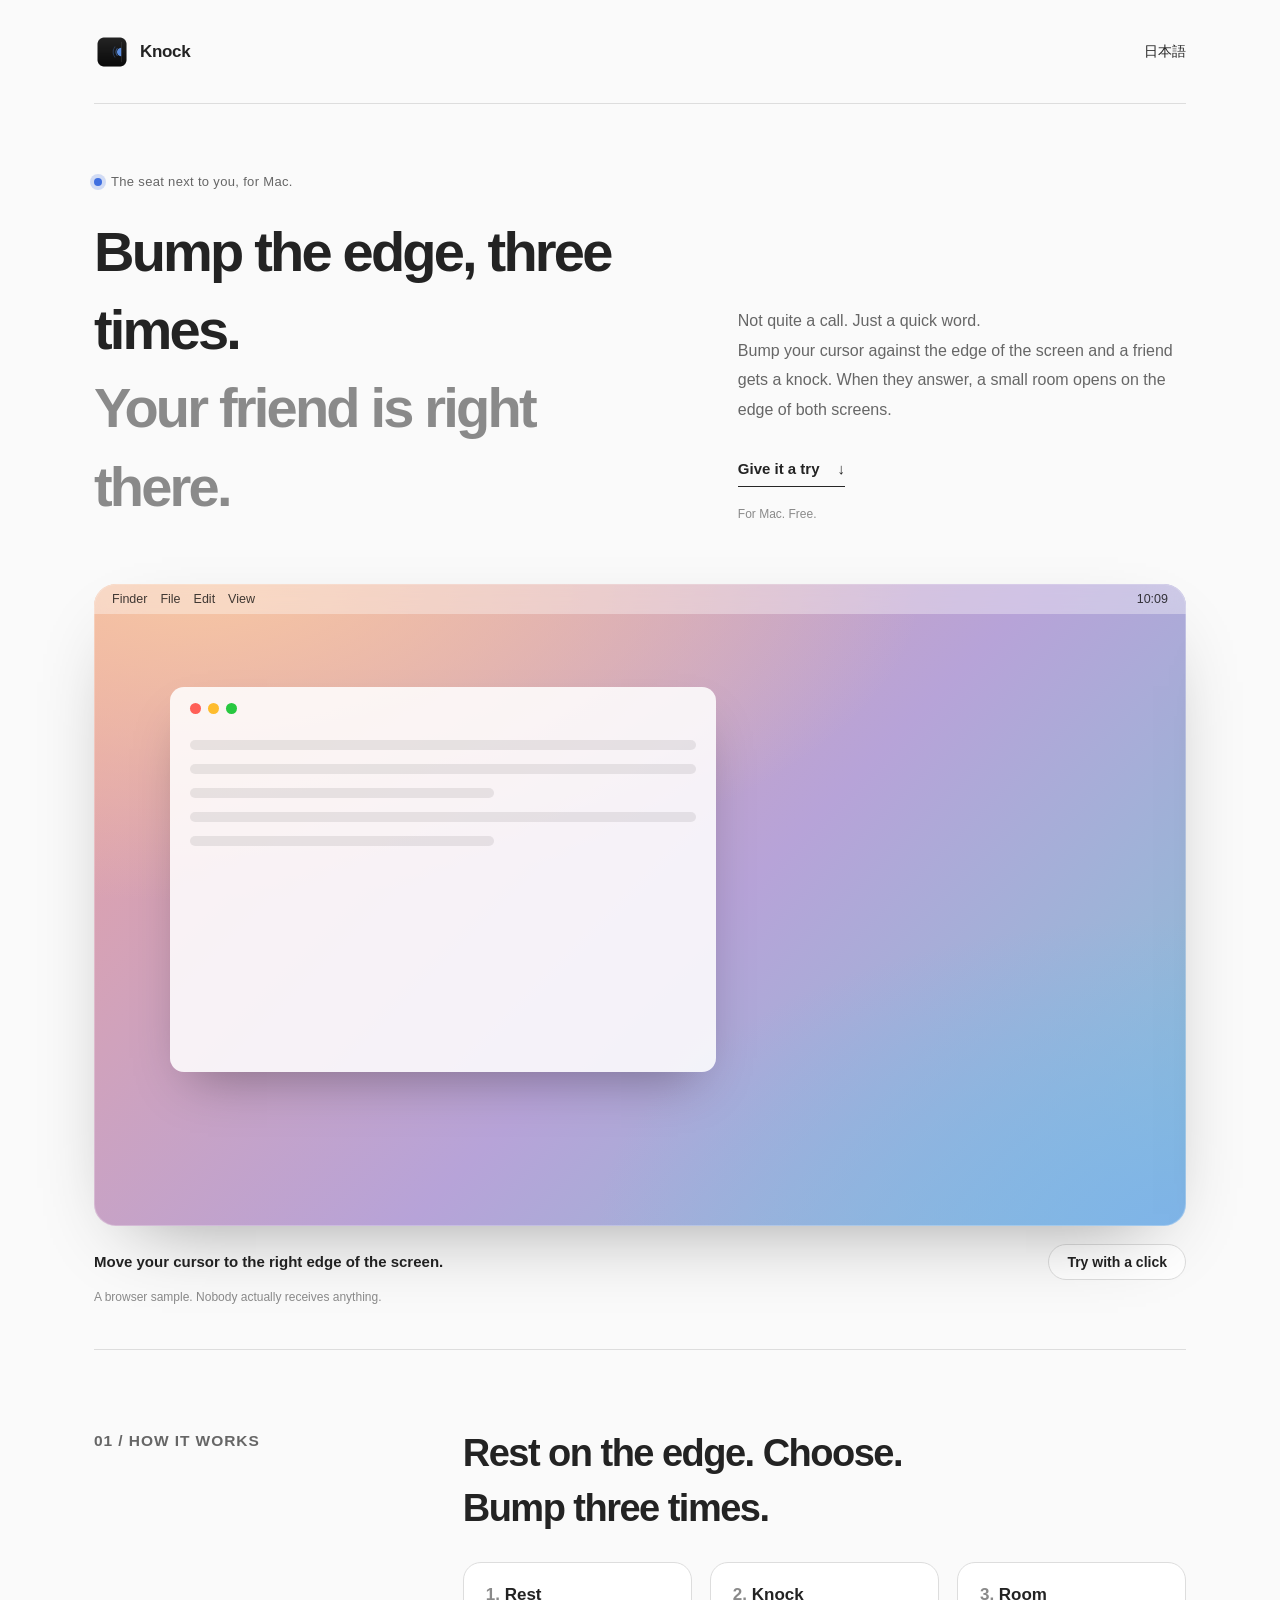
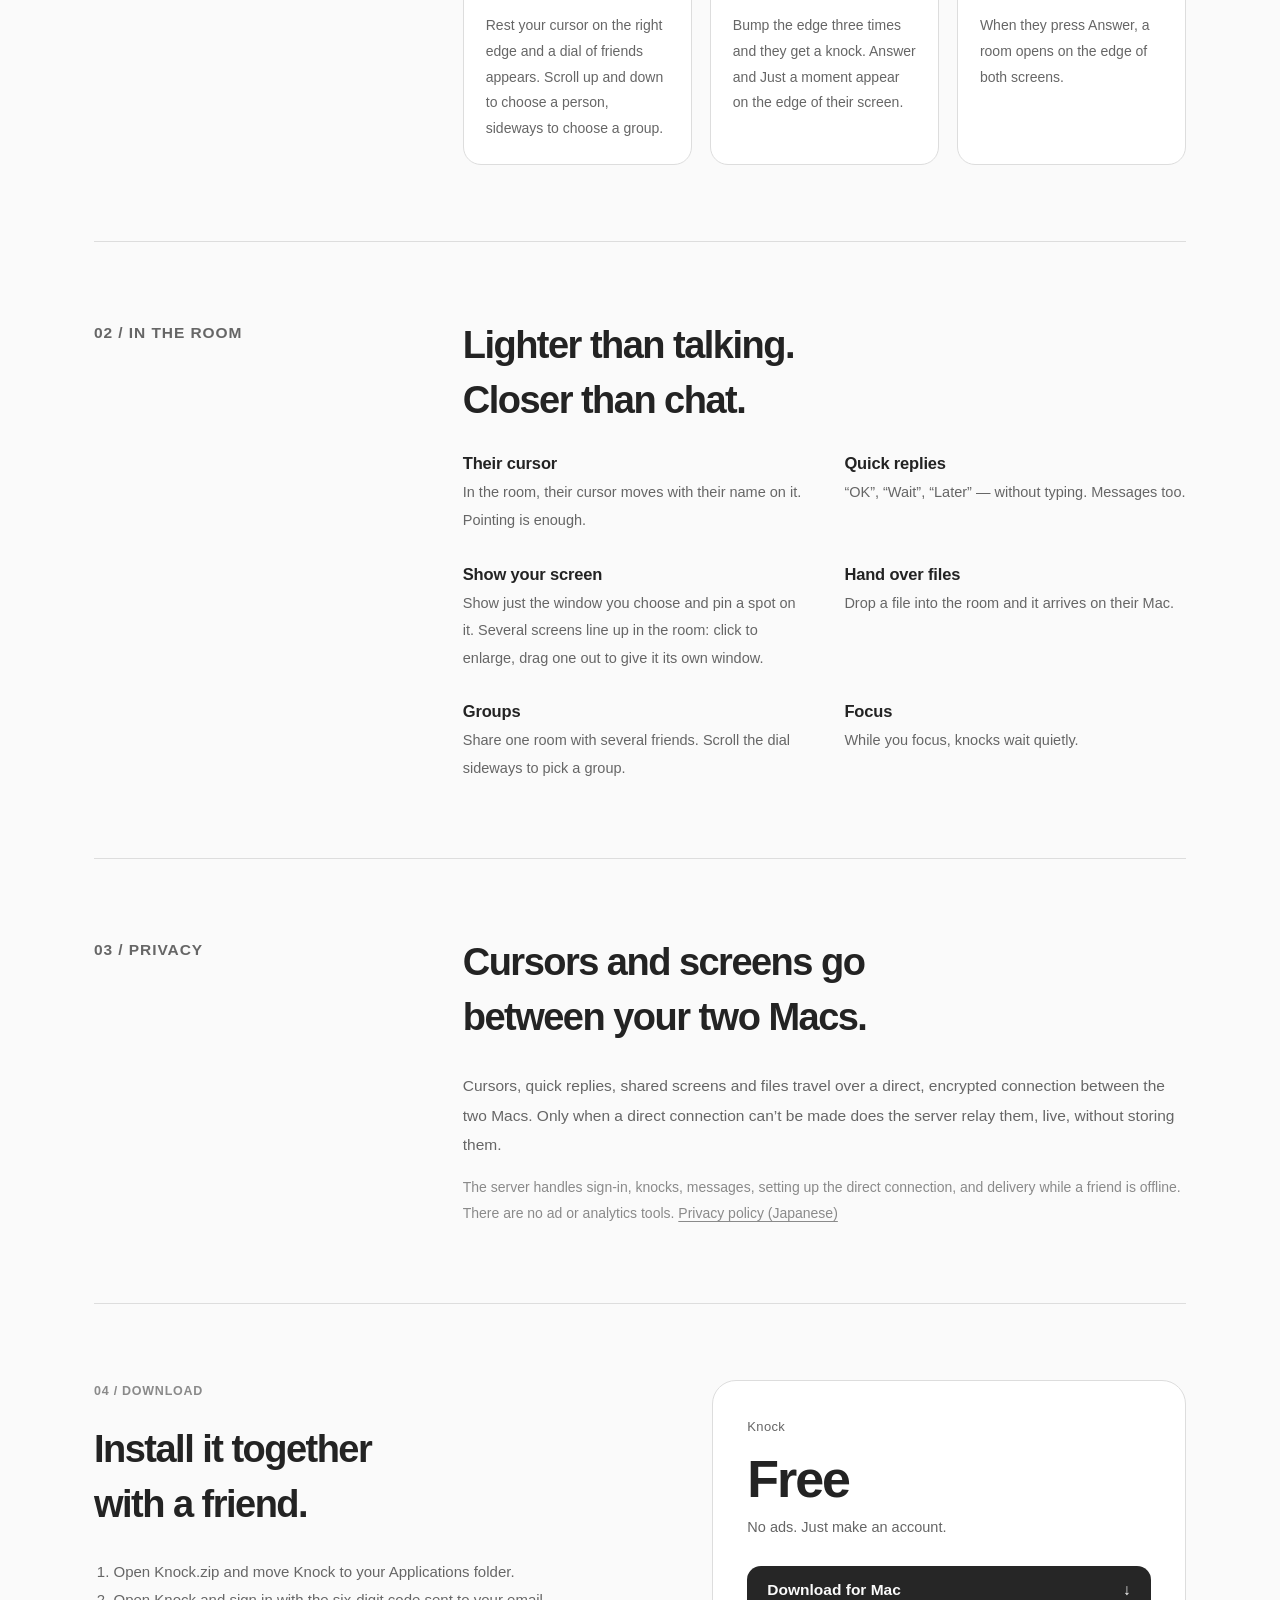
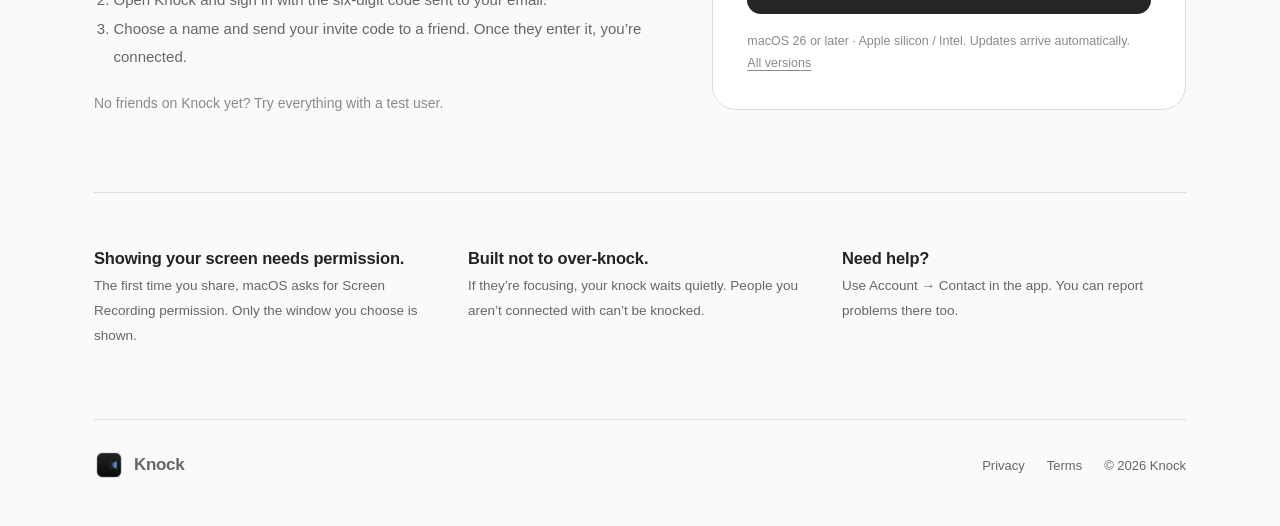
==== en/index.html @ 3b8ab0c7 "Top page in the shape of the NotchSwitcher site: a demo of the edge, numbered sections, Japanese and" ====
<!doctype html>
<html lang="en">
<head>
<meta charset="utf-8">
<meta name="viewport" content="width=device-width, initial-scale=1">
<title>Knock — A room for friends, on the edge of your screen.</title>
<meta name="description" content="Bump the edge of your screen three times and a friend gets a knock. When they answer, a small room opens on the edge of both screens. Free for Mac.">
<meta property="og:title" content="Knock">
<meta property="og:description" content="A room for friends, on the edge of your screen.">
<meta property="og:image" content="https://hikaru777.github.io/knock-site/icon.png">
<link rel="alternate" hreflang="ja" href="https://hikaru777.github.io/knock-site/">
<link rel="alternate" hreflang="en" href="https://hikaru777.github.io/knock-site/en/">
<link rel="icon" href="../icon.png">
<link rel="stylesheet" href="../home.css">
</head>
<body>
<main class="shell">
  <nav class="navigation">
    <a class="brand" href="./"><img src="../icon.png" width="36" height="36" alt="">Knock</a>
    <a href="../" hreflang="ja" lang="ja">日本語</a>
  </nav>

  <header class="hero">
    <div>
      <p class="label"><span class="dot"></span>The seat next to you, for Mac.</p>
      <h1>Bump the edge, three times.<br><span>Your friend is right there.</span></h1>
    </div>
    <div class="hero-aside">
      <p>Not quite a call. Just a quick word.<br>Bump your cursor against the edge of the screen and a friend gets a knock. When they answer, a small room opens on the edge of both screens.</p>
      <a class="try-link" href="#experience">Give it a try <span aria-hidden="true">↓</span></a>
      <p class="note">For Mac. Free.</p>
    </div>
  </header>

  <section id="experience" class="experience" aria-label="Interactive Knock demo">
    <div class="desk" id="desk" data-phase="idle">
      <div class="menubar" aria-hidden="true"><span>Finder　File　Edit　View</span><span>10:09</span></div>
      <div class="window" aria-hidden="true"><div class="lights"><i></i><i></i><i></i></div><div class="lines"><b></b><b></b><b class="short"></b><b></b><b class="short"></b></div></div>
      <div class="dial" id="dial" aria-hidden="true"></div>
      <div class="bumps" id="bumps" aria-hidden="true"><i></i><i></i><i></i></div>
      <div class="ripple" id="ripple" aria-hidden="true"></div>
      <aside class="room" id="room" aria-live="polite">
        <div class="room-head"><button class="room-close" id="roomClose" aria-label="Close">×</button><div><strong id="roomName"></strong><span>Connected</span></div><div class="avatar" id="roomAvatar"></div></div>
        <div class="room-floor" id="floor">
          <div class="tiles" id="tiles"></div>
          <div class="bubbles" id="bubbles"></div>
          <div class="cursor them" id="theirCursor"><svg viewBox="0 0 16 22" aria-hidden="true"><path d="M1 1v17l4.5-4.2 3 6.7 3-1.4-3-6.5H15z"/></svg><span id="theirLabel"></span></div>
        </div>
        <div class="room-foot"><div class="replies" id="replies"></div><button class="show" id="showMe">Ask to see their screen</button></div>
      </aside>
      <div class="edge" id="edge" aria-label="The right edge of the screen" role="button" tabindex="0"></div>
      <div class="lightbox" id="lightbox" hidden><div class="big" id="big"></div><p>Click outside or press Esc to go back</p></div>
    </div>
    <div class="toolbar">
      <p class="status" id="status" aria-live="polite">Move your cursor to the right edge of the screen.</p>
      <button class="fallback" id="fallback">Try with a click</button>
    </div>
    <p class="disclaimer">A browser sample. Nobody actually receives anything.</p>
    <script type="application/json" id="demoText">{"idle": "Move your cursor to the right edge of the screen.", "edge": "Scroll up or down on the edge to choose, then bump the edge three times (or click three times) to knock.", "knocking": "Knocking on {name}…", "room": "{name} answered. Send a quick reply, or ask to see their screen.", "closed": "Room closed. Try it again.", "connected": "Connected", "theirScreen": "{name}’s screen", "showMe": "Ask to see their screen", "back": "Click outside or press Esc to go back", "replies": ["OK", "Wait", "Later"], "answer": "Sure, showing you now", "theirReplies": ["Got it!", "Take your time", "Talk later, then"], "people": ["Haru", "Nagi", "Ao"], "tryClick": "Try with a click", "close": "Close"}</script>
  </section>

  <section class="about">
    <p class="number">01 / HOW IT WORKS</p>
    <div>
      <h2>Rest on the edge. Choose.<br>Bump three times.</h2>
      <ol class="flow">
        <li><strong>Rest</strong><span>Rest your cursor on the right edge and a dial of friends appears. Scroll up and down to choose a person, sideways to choose a group.</span></li>
        <li><strong>Knock</strong><span>Bump the edge three times and they get a knock. Answer and Just a moment appear on the edge of their screen.</span></li>
        <li><strong>Room</strong><span>When they press Answer, a room opens on the edge of both screens.</span></li>
      </ol>
    </div>
  </section>

  <section class="about">
    <p class="number">02 / IN THE ROOM</p>
    <div>
      <h2>Lighter than talking.<br>Closer than chat.</h2>
      <div class="features">
        <div><h3>Their cursor</h3><p>In the room, their cursor moves with their name on it. Pointing is enough.</p></div>
        <div><h3>Quick replies</h3><p>“OK”, “Wait”, “Later” — without typing. Messages too.</p></div>
        <div><h3>Show your screen</h3><p>Show just the window you choose and pin a spot on it. Several screens line up in the room: click to enlarge, drag one out to give it its own window.</p></div>
        <div><h3>Hand over files</h3><p>Drop a file into the room and it arrives on their Mac.</p></div>
        <div><h3>Groups</h3><p>Share one room with several friends. Scroll the dial sideways to pick a group.</p></div>
        <div><h3>Focus</h3><p>While you focus, knocks wait quietly.</p></div>
      </div>
    </div>
  </section>

  <section class="about">
    <p class="number">03 / PRIVACY</p>
    <div>
      <h2>Cursors and screens go<br>between your two Macs.</h2>
      <p>Cursors, quick replies, shared screens and files travel over a direct, encrypted connection between the two Macs. Only when a direct connection can’t be made does the server relay them, live, without storing them.</p>
      <p class="muted">The server handles sign-in, knocks, messages, setting up the direct connection, and delivery while a friend is offline. There are no ad or analytics tools. <a href="../privacy.html">Privacy policy (Japanese)</a></p>
    </div>
  </section>

  <section id="download" class="purchase">
    <div>
      <p class="number">04 / DOWNLOAD</p>
      <h2>Install it together<br>with a friend.</h2>
      <ol class="install">
        <li>Open Knock.zip and move Knock to your Applications folder.</li>
        <li>Open Knock and sign in with the six-digit code sent to your email.</li>
        <li>Choose a name and send your invite code to a friend. Once they enter it, you’re connected.</li>
      </ol>
      <p class="muted">No friends on Knock yet? Try everything with a test user.</p>
    </div>
    <div class="price-box">
      <p class="label">Knock</p>
      <p class="price">Free</p>
      <p>No ads. Just make an account.</p>
      <a class="download" href="https://github.com/hikaru777/knock-releases/releases/latest/download/Knock.zip">Download for Mac <span aria-hidden="true">↓</span></a>
      <p class="small">macOS 26 or later · Apple silicon / Intel. Updates arrive automatically.</p>
      <p class="small"><a href="https://github.com/hikaru777/knock-releases/releases">All versions</a></p>
    </div>
  </section>

  <section class="notes">
    <div><h3>Showing your screen needs permission.</h3><p>The first time you share, macOS asks for Screen Recording permission. Only the window you choose is shown.</p></div>
    <div><h3>Built not to over-knock.</h3><p>If they’re focusing, your knock waits quietly. People you aren’t connected with can’t be knocked.</p></div>
    <div><h3>Need help?</h3><p>Use Account → Contact in the app. You can report problems there too.</p></div>
  </section>

  <footer>
    <a class="brand" href="./"><img src="../icon.png" width="30" height="30" alt="">Knock</a>
    <div><a href="../privacy.html">Privacy</a><a href="../terms.html">Terms</a><span>© 2026 Knock</span></div>
  </footer>
</main>
<script src="../demo.js"></script>
</body>
</html>
---- home.css ----
:root {
  --bg: #fafafa;
  --fg: #232323;
  --muted: #666;
  --soft: #8a8a8a;
  --line: #dddddd;
  --card: #ffffff;
  --accent: #3f6fe0;
  --ink: #262626;
  --haru: #e0896f;
  --nagi: #5f9be0;
  --ao: #4fb08c;
  color-scheme: light;
}
@media (prefers-color-scheme: dark) {
  :root:not([data-theme="light"]) {
    --bg: #131314; --fg: #f2f2f2; --muted: #a6a6a6; --soft: #858585; --line: #2d2d30;
    --card: #1c1c1e; --accent: #6c93f0; --ink: #f2f2f2; color-scheme: dark;
  }
}
:root[data-theme="dark"] {
  --bg: #131314; --fg: #f2f2f2; --muted: #a6a6a6; --soft: #858585; --line: #2d2d30;
  --card: #1c1c1e; --accent: #6c93f0; --ink: #f2f2f2; color-scheme: dark;
}
* { box-sizing: border-box; }
html { scroll-behavior: smooth; scroll-padding-top: 30px; -webkit-text-size-adjust: 100%; }
body {
  margin: 0; background: var(--bg); color: var(--fg);
  font-family: -apple-system, BlinkMacSystemFont, "Hiragino Sans", "Hiragino Kaku Gothic ProN", "Noto Sans JP", sans-serif;
  -webkit-font-smoothing: antialiased;
}
a { color: inherit; text-decoration: none; }
p { line-height: 1.9; margin: 0; }
a:focus-visible, button:focus-visible, [tabindex]:focus-visible { outline: 2px solid var(--accent); outline-offset: 6px; }
button { font: inherit; color: inherit; cursor: pointer; touch-action: manipulation; }

.shell { max-width: 1180px; margin: auto; padding: 0 44px; }
.navigation { height: 104px; display: flex; justify-content: space-between; align-items: center; border-bottom: 1px solid var(--line); }
.brand { display: flex; align-items: center; gap: 10px; font-weight: 650; font-size: 17px; letter-spacing: -0.02em; }
.brand img { border-radius: 9px; }
.navigation > a:last-child { font-size: 14px; }

.hero { display: grid; grid-template-columns: 1.2fr 1fr; gap: 40px; align-items: end; padding: 66px 0 58px; }
.label { font-size: 13px; letter-spacing: 0.025em; color: var(--muted); display: flex; align-items: center; gap: 9px; }
.dot { width: 8px; height: 8px; border-radius: 50%; background: var(--accent); box-shadow: 0 0 0 4px color-mix(in srgb, var(--accent) 22%, transparent); }
.hero h1 { font-size: clamp(34px, 4.5vw, 56px); line-height: 1.4; letter-spacing: -0.05em; font-weight: 600; margin: 18px 0 0; }
.hero h1 span { color: var(--soft); }
.hero-aside { padding-left: 30px; }
.hero-aside > p:first-child { font-size: 16px; color: var(--muted); line-height: 1.85; }
.try-link { display: inline-flex; align-items: center; gap: 18px; margin-top: 24px; padding: 12px 0 9px; border-bottom: 1px solid var(--ink); font-size: 15px; font-weight: 600; }
.hero-aside .note { font-size: 12px; color: var(--soft); margin-top: 16px; }

/* The demo: a small Mac desktop with its right edge live. */
.experience { padding-bottom: 40px; }
.desk {
  position: relative; aspect-ratio: 16 / 9.4; border-radius: 22px; overflow: hidden; user-select: none;
  background:
    radial-gradient(120% 90% at 10% 0%, #f6c6a4 0%, transparent 55%),
    radial-gradient(90% 80% at 100% 100%, #7fb4e8 0%, transparent 60%),
    linear-gradient(135deg, #e9a1a0, #b7a3d8 55%, #86c3d8);
  box-shadow: 0 30px 80px -40px rgba(0, 0, 0, 0.45), inset 0 0 0 1px rgba(255, 255, 255, 0.25);
}
.menubar { position: absolute; inset: 0 0 auto 0; height: 30px; display: flex; justify-content: space-between; align-items: center; padding: 0 18px; font-size: 12.5px; color: rgba(0,0,0,0.75); background: rgba(255,255,255,0.35); backdrop-filter: blur(20px); }
.window { position: absolute; left: 7%; top: 16%; width: 50%; height: 60%; border-radius: 14px; background: rgba(255,255,255,0.86); box-shadow: 0 24px 50px -20px rgba(0,0,0,0.35); padding: 16px 20px; }
.lights { display: flex; gap: 7px; }
.lights i { width: 11px; height: 11px; border-radius: 50%; background: #ff5f57; }
.lights i:nth-child(2) { background: #febc2e; } .lights i:nth-child(3) { background: #28c840; }
.lines { margin-top: 26px; display: grid; gap: 14px; }
.lines b { display: block; height: 10px; border-radius: 5px; background: rgba(0,0,0,0.08); }
.lines b.short { width: 60%; }

.edge { position: absolute; right: 0; top: 30px; bottom: 0; width: 22px; cursor: e-resize; z-index: 6; }
.dial { position: absolute; right: -2px; top: 50%; width: 120px; height: 300px; transform: translate(170px, -50%); opacity: 0; transition: transform 0.35s cubic-bezier(.2,.9,.3,1), opacity 0.25s; pointer-events: none; z-index: 4; }
.desk[data-phase="edge"] .dial, .desk[data-phase="knocking"] .dial { transform: translate(0, -50%); opacity: 1; }
.dial::before { content: ""; position: absolute; right: -150px; top: 0; width: 300px; height: 300px; border-radius: 50%; background: rgba(20,20,24,0.55); backdrop-filter: blur(16px); box-shadow: inset 0 0 0 1px rgba(255,255,255,0.18); }
.person { position: absolute; right: 18px; width: 40px; height: 40px; margin-top: -20px; border-radius: 50%; display: grid; place-items: center; color: #fff; font-weight: 700; font-size: 15px; opacity: 0.55; transform: scale(0.8); transition: all 0.25s ease; box-shadow: 0 0 0 2px rgba(255,255,255,0.7); }
.person.on { opacity: 1; transform: scale(1.18); right: 26px; }
.person .name { position: absolute; right: 54px; white-space: nowrap; font-size: 13px; font-weight: 650; color: #fff; text-shadow: 0 1px 6px rgba(0,0,0,0.5); opacity: 0; transition: opacity 0.2s; }
.person.on .name { opacity: 1; }
.bumps { position: absolute; right: 30px; top: calc(50% + 120px); display: flex; gap: 6px; opacity: 0; transition: opacity 0.2s; z-index: 5; }
.desk[data-phase="edge"] .bumps { opacity: 1; }
.bumps i { width: 8px; height: 8px; border-radius: 50%; background: rgba(255,255,255,0.45); transition: background 0.15s, transform 0.15s; }
.bumps i.hit { background: #fff; transform: scale(1.3); }
.desk.shake .dial { animation: bump 0.18s ease; }
@keyframes bump { 50% { transform: translate(-7px, -50%); } }
.ripple { position: absolute; right: 0; top: 50%; width: 0; height: 0; z-index: 3; pointer-events: none; }
.desk[data-phase="knocking"] .ripple::before, .desk[data-phase="knocking"] .ripple::after { content: ""; position: absolute; left: -90px; top: -90px; width: 180px; height: 180px; border-radius: 50%; border: 2px solid rgba(255,255,255,0.9); animation: ring 1.1s ease-out infinite; }
.desk[data-phase="knocking"] .ripple::after { animation-delay: 0.45s; }
@keyframes ring { from { transform: scale(0.3); opacity: 1; } to { transform: scale(1.5); opacity: 0; } }

.room { position: absolute; right: 12px; top: 42px; bottom: 12px; width: min(40%, 380px); border-radius: 22px; background: rgba(24, 24, 28, 0.72); backdrop-filter: blur(26px) saturate(1.4); box-shadow: inset 0 0 0 1px rgba(255,255,255,0.14), 0 30px 60px -30px rgba(0,0,0,0.6); color: #fff; display: flex; flex-direction: column; transform: translateX(110%); transition: transform 0.45s cubic-bezier(.2,.9,.3,1); z-index: 7; }
.desk[data-phase="room"] .room { transform: none; }
.room-head { display: flex; align-items: center; gap: 12px; padding: 14px 14px 10px; }
.room-head > div:nth-child(2) { flex: 1; text-align: right; line-height: 1.25; }
.room-head strong { display: block; font-size: 22px; letter-spacing: -0.02em; }
.room-head span { font-size: 12px; color: rgba(255,255,255,0.65); }
.room-close { width: 26px; height: 26px; border-radius: 50%; border: 0; background: rgba(255,255,255,0.18); font-size: 17px; line-height: 1; }
.avatar { width: 40px; height: 40px; border-radius: 50%; display: grid; place-items: center; font-weight: 700; }
.room-floor { position: relative; flex: 1; margin: 4px 14px; overflow: hidden; }
.tiles { display: grid; grid-template-columns: 1fr; gap: 8px; }
.tile { aspect-ratio: 16 / 10; border-radius: 12px; overflow: hidden; position: relative; box-shadow: 0 0 0 1.5px var(--tile, #fff); cursor: zoom-in; animation: pop 0.35s ease; }
.tile em { position: absolute; left: 6px; bottom: 6px; font-style: normal; font-size: 11.5px; font-weight: 650; padding: 2px 8px; border-radius: 999px; background: rgba(0,0,0,0.55); }
@keyframes pop { from { transform: scale(0.92); opacity: 0; } }
.mini { width: 100%; height: 100%; background: #f4f5f8; display: grid; grid-template-columns: 22% 1fr; }
.mini .side { background: #e3e6ec; }
.mini .main { padding: 10% 8%; display: grid; gap: 8%; align-content: start; }
.mini .bar { height: 7px; border-radius: 4px; background: #2a2a2a; width: 55%; }
.mini .cards { display: grid; grid-template-columns: repeat(3, 1fr); gap: 6%; }
.mini .cards i { aspect-ratio: 4 / 3; border-radius: 4px; background: #c9d6f2; }
.mini .progress { height: 5px; border-radius: 3px; background: #dde2ea; overflow: hidden; }
.mini .progress b { display: block; height: 100%; width: 30%; background: var(--nagi); animation: progress 4s linear infinite; }
@keyframes progress { to { width: 95%; } }
.bubbles { position: absolute; left: 0; right: 0; bottom: 4px; display: flex; flex-direction: column; gap: 6px; }
.bubble { align-self: flex-end; max-width: 80%; padding: 6px 12px; border-radius: 14px; font-size: 13.5px; background: var(--accent); animation: pop 0.25s ease; }
.bubble.them { align-self: flex-start; background: rgba(255,255,255,0.18); }
.cursor { position: absolute; left: 30%; top: 55%; display: flex; align-items: flex-start; gap: 2px; pointer-events: none; transition: left 1.4s ease-in-out, top 1.4s ease-in-out; }
.cursor svg { width: 15px; height: 21px; fill: var(--haru); stroke: #fff; stroke-width: 1.3; }
.cursor span { margin-top: 15px; font-size: 11px; font-weight: 650; padding: 1px 7px; border-radius: 999px; background: var(--haru); }
.room-foot { display: flex; gap: 6px; flex-wrap: wrap; padding: 10px 14px 14px; }
.replies { display: flex; gap: 6px; }
.replies button, .show { border: 0; border-radius: 999px; padding: 6px 12px; font-size: 13px; background: rgba(255,255,255,0.16); color: #fff; }
.replies button:hover, .show:hover { background: rgba(255,255,255,0.28); }
.show { margin-left: auto; }
.show[disabled] { opacity: 0.4; cursor: default; }
.lightbox { position: absolute; inset: 0; z-index: 9; background: rgba(0,0,0,0.55); display: grid; place-items: center; align-content: center; gap: 12px; color: #fff; font-size: 13px; animation: fade 0.2s ease; }
.lightbox[hidden] { display: none; }
.big { width: 62%; aspect-ratio: 16 / 10; border-radius: 16px; overflow: hidden; box-shadow: 0 30px 60px rgba(0,0,0,0.5); }
@keyframes fade { from { opacity: 0; } }

.toolbar { display: flex; justify-content: space-between; align-items: center; gap: 20px; margin-top: 18px; }
.status { font-size: 15px; font-weight: 600; min-height: 1.9em; }
.fallback { flex: none; border: 1px solid var(--line); background: var(--card); border-radius: 999px; padding: 9px 18px; font-size: 14px; font-weight: 600; }
.disclaimer { font-size: 12px; color: var(--soft); margin-top: 6px; }

.about { display: grid; grid-template-columns: 1fr 2.2fr; gap: 40px; padding: 76px 0; border-top: 1px solid var(--line); }
.number { font-size: 12.5px; letter-spacing: 0.06em; color: var(--soft); font-weight: 600; }
h2 { font-size: clamp(26px, 3vw, 38px); line-height: 1.45; letter-spacing: -0.04em; font-weight: 600; margin: 0 0 26px; }
.about p { color: var(--muted); font-size: 15.5px; }
.about p + p { margin-top: 14px; }
.muted, .about p.muted { color: var(--soft); font-size: 14px; }
.muted a { text-decoration: underline; text-underline-offset: 3px; }
.flow { list-style: none; padding: 0; margin: 0; display: grid; grid-template-columns: repeat(3, 1fr); gap: 18px; counter-reset: step; }
.flow li { background: var(--card); border: 1px solid var(--line); border-radius: 18px; padding: 22px; counter-increment: step; }
.flow strong { display: block; font-size: 17px; margin-bottom: 8px; }
.flow strong::before { content: counter(step) ". "; color: var(--soft); }
.flow span { font-size: 14px; line-height: 1.85; color: var(--muted); }
.features { display: grid; grid-template-columns: repeat(2, 1fr); gap: 30px 40px; }
.features h3, .notes h3 { font-size: 16.5px; margin: 0 0 6px; letter-spacing: -0.01em; }
.features p { font-size: 14.5px; }

.purchase { display: grid; grid-template-columns: 1.2fr 1fr; gap: 50px; padding: 76px 0; border-top: 1px solid var(--line); align-items: start; }
.purchase h2 { margin-top: 18px; }
.install { padding-left: 1.3em; margin: 0 0 18px; color: var(--muted); font-size: 15px; line-height: 1.9; }
.price-box { background: var(--card); border: 1px solid var(--line); border-radius: 24px; padding: 34px; }
.price { font-size: 52px; font-weight: 650; letter-spacing: -0.04em; margin: 8px 0 4px; line-height: 1.2; }
.price-box > p:nth-of-type(3) { color: var(--muted); font-size: 14.5px; }
.download { display: flex; justify-content: space-between; align-items: center; margin: 24px 0 16px; padding: 15px 20px; border-radius: 14px; background: var(--ink); color: var(--bg); font-weight: 650; font-size: 15.5px; }
.download:hover { opacity: 0.88; }
.small { font-size: 12.5px; color: var(--soft); line-height: 1.8; }
.small a { text-decoration: underline; text-underline-offset: 3px; }

.notes { display: grid; grid-template-columns: repeat(3, 1fr); gap: 30px; padding: 56px 0 70px; border-top: 1px solid var(--line); }
.notes p { font-size: 13.5px; color: var(--muted); line-height: 1.85; }

footer { display: flex; justify-content: space-between; align-items: center; gap: 20px; padding: 30px 0 46px; border-top: 1px solid var(--line); font-size: 13px; color: var(--muted); }
footer > div { display: flex; gap: 22px; flex-wrap: wrap; }

@media (max-width: 860px) {
  .shell { padding: 0 16px; }
  .navigation { height: 72px; }
  .hero, .about, .purchase { grid-template-columns: 1fr; gap: 20px; }
  .hero { padding: 40px 0 34px; }
  .hero-aside { padding-left: 0; }
  .about, .purchase { padding: 52px 0; }
  .flow, .features, .notes { grid-template-columns: 1fr; }
  .desk { aspect-ratio: 3 / 4; border-radius: 18px; }
  .window { width: 70%; height: 40%; }
  .room { width: calc(100% - 24px); top: auto; height: 68%; }
  .edge { width: 40px; }
  .toolbar { flex-direction: column; align-items: stretch; }
  footer { flex-direction: column; align-items: flex-start; }
}
@media (prefers-reduced-motion: reduce) {
  *, *::before, *::after { animation-duration: 0.01ms !important; transition-duration: 0.01ms !important; }
  html { scroll-behavior: auto; }
}
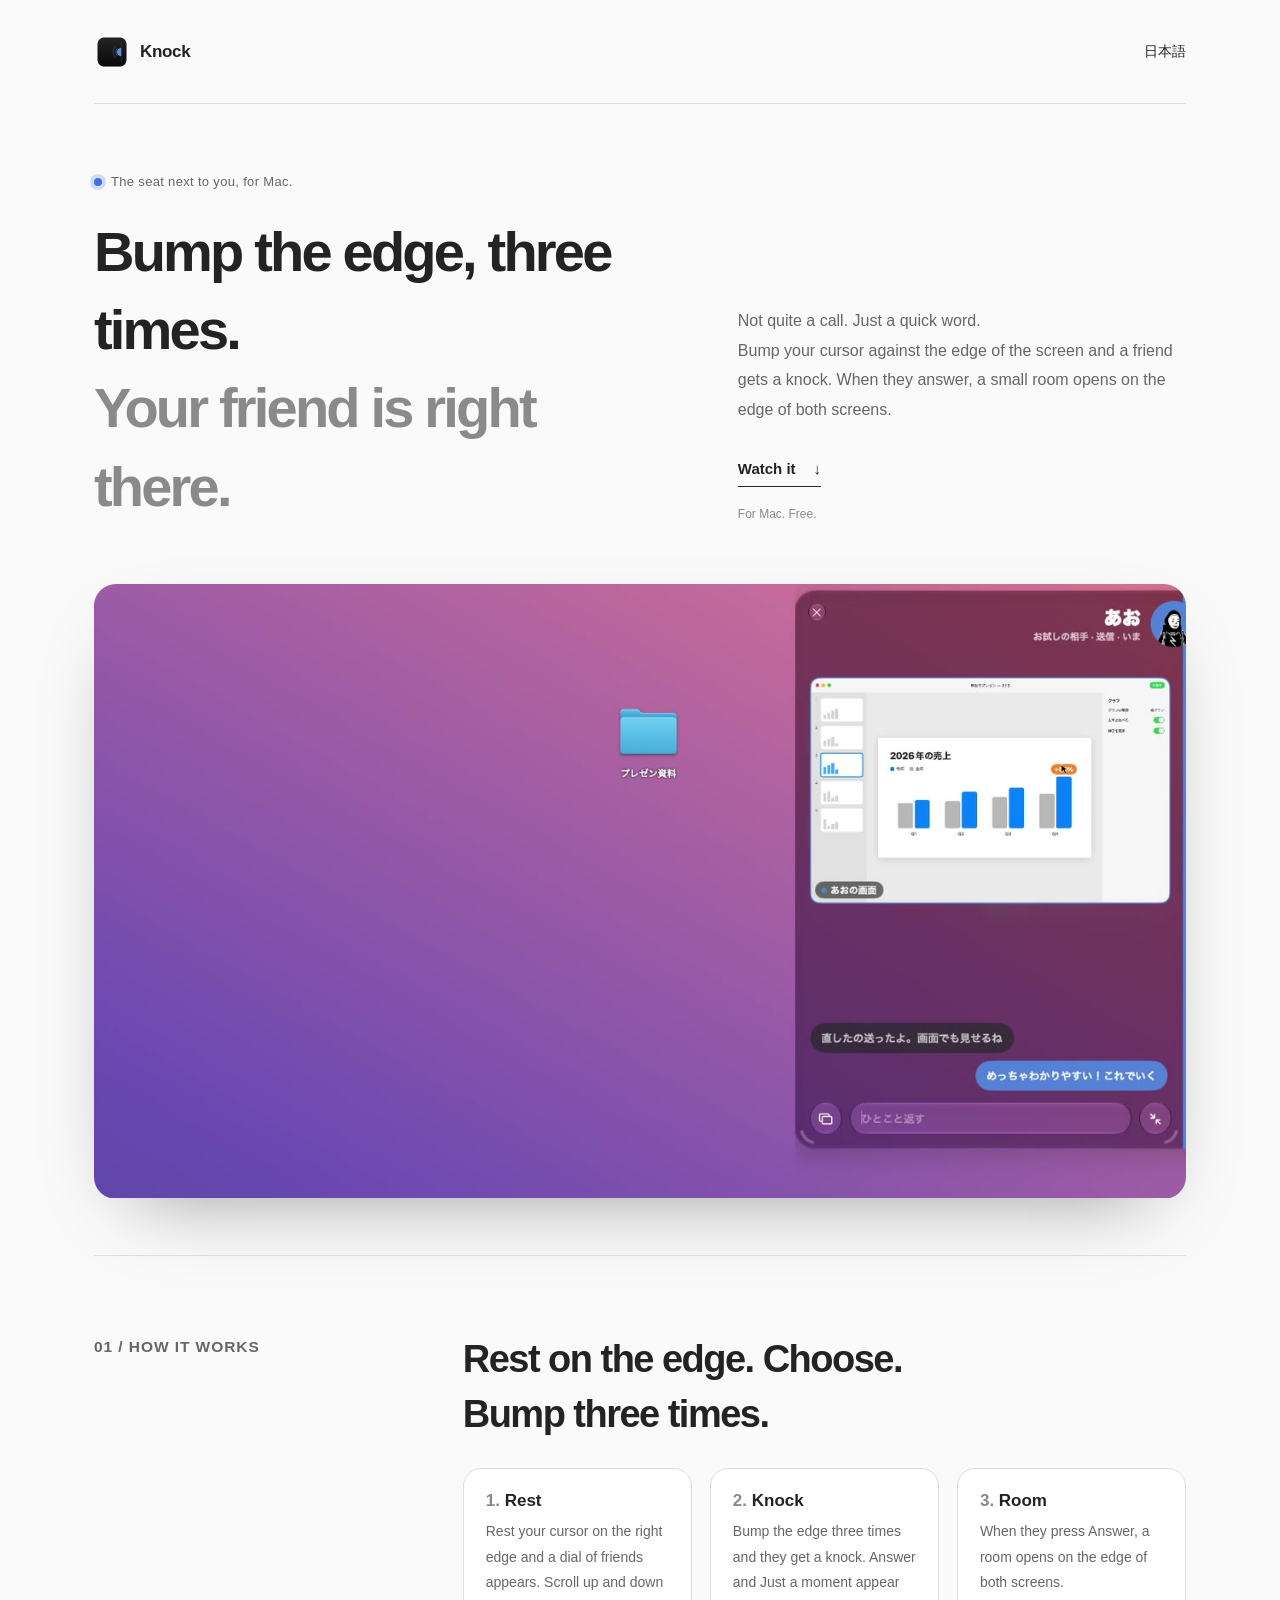
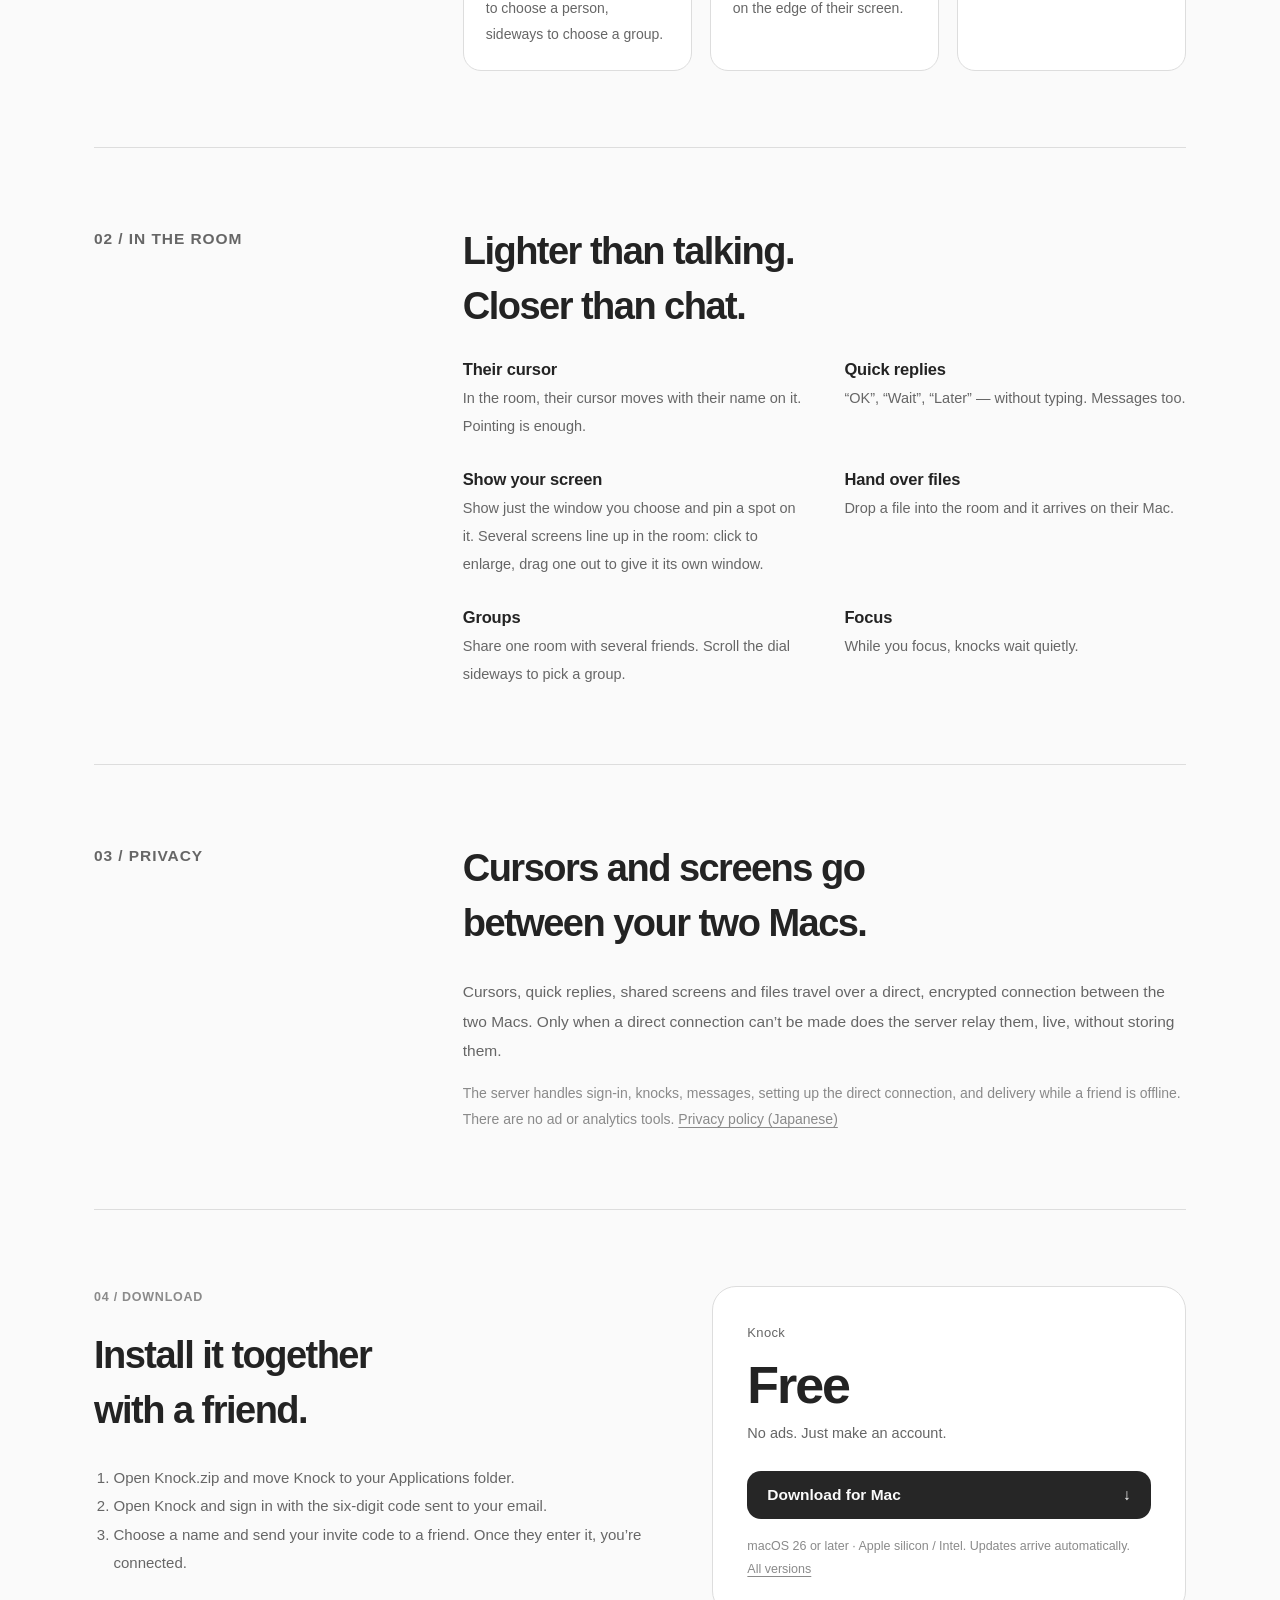
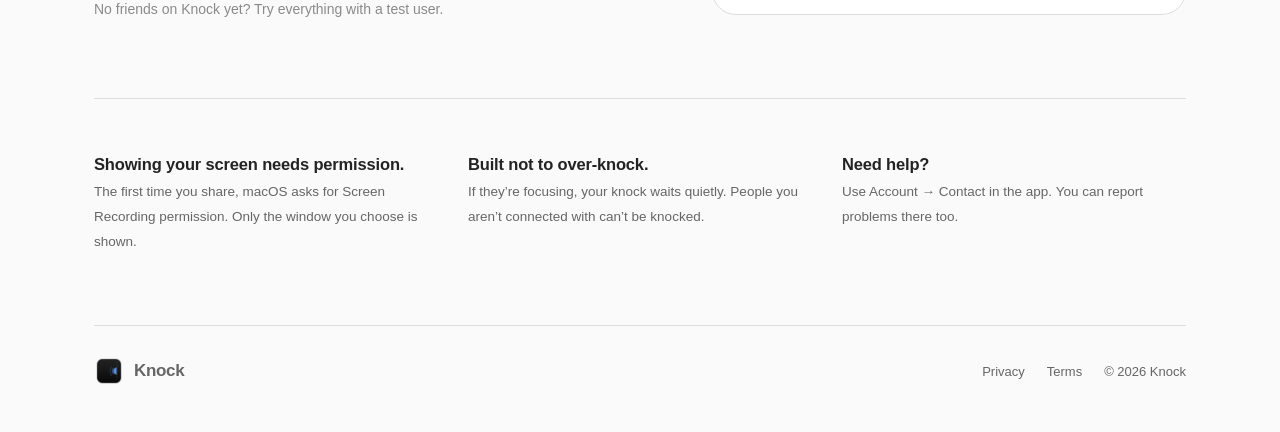
==== commit 908ed543: "The demo is a video of the real app: a test user, a folder handed over, their screen Co-Authored-By:" ====
--- a/en/index.html
+++ b/en/index.html
@@ -27,36 +27,13 @@
     </div>
     <div class="hero-aside">
       <p>Not quite a call. Just a quick word.<br>Bump your cursor against the edge of the screen and a friend gets a knock. When they answer, a small room opens on the edge of both screens.</p>
-      <a class="try-link" href="#experience">Give it a try <span aria-hidden="true">↓</span></a>
+      <a class="try-link" href="#experience">Watch it <span aria-hidden="true">↓</span></a>
       <p class="note">For Mac. Free.</p>
     </div>
   </header>
 
-  <section id="experience" class="experience" aria-label="Interactive Knock demo">
-    <div class="desk" id="desk" data-phase="idle">
-      <div class="menubar" aria-hidden="true"><span>Finder　File　Edit　View</span><span>10:09</span></div>
-      <div class="window" aria-hidden="true"><div class="lights"><i></i><i></i><i></i></div><div class="lines"><b></b><b></b><b class="short"></b><b></b><b class="short"></b></div></div>
-      <div class="dial" id="dial" aria-hidden="true"></div>
-      <div class="bumps" id="bumps" aria-hidden="true"><i></i><i></i><i></i></div>
-      <div class="ripple" id="ripple" aria-hidden="true"></div>
-      <aside class="room" id="room" aria-live="polite">
-        <div class="room-head"><button class="room-close" id="roomClose" aria-label="Close">×</button><div><strong id="roomName"></strong><span>Connected</span></div><div class="avatar" id="roomAvatar"></div></div>
-        <div class="room-floor" id="floor">
-          <div class="tiles" id="tiles"></div>
-          <div class="bubbles" id="bubbles"></div>
-          <div class="cursor them" id="theirCursor"><svg viewBox="0 0 16 22" aria-hidden="true"><path d="M1 1v17l4.5-4.2 3 6.7 3-1.4-3-6.5H15z"/></svg><span id="theirLabel"></span></div>
-        </div>
-        <div class="room-foot"><div class="replies" id="replies"></div><button class="show" id="showMe">Ask to see their screen</button></div>
-      </aside>
-      <div class="edge" id="edge" aria-label="The right edge of the screen" role="button" tabindex="0"></div>
-      <div class="lightbox" id="lightbox" hidden><div class="big" id="big"></div><p>Click outside or press Esc to go back</p></div>
-    </div>
-    <div class="toolbar">
-      <p class="status" id="status" aria-live="polite">Move your cursor to the right edge of the screen.</p>
-      <button class="fallback" id="fallback">Try with a click</button>
-    </div>
-    <p class="disclaimer">A browser sample. Nobody actually receives anything.</p>
-    <script type="application/json" id="demoText">{"idle": "Move your cursor to the right edge of the screen.", "edge": "Scroll up or down on the edge to choose, then bump the edge three times (or click three times) to knock.", "knocking": "Knocking on {name}…", "room": "{name} answered. Send a quick reply, or ask to see their screen.", "closed": "Room closed. Try it again.", "connected": "Connected", "theirScreen": "{name}’s screen", "showMe": "Ask to see their screen", "back": "Click outside or press Esc to go back", "replies": ["OK", "Wait", "Later"], "answer": "Sure, showing you now", "theirReplies": ["Got it!", "Take your time", "Talk later, then"], "people": ["Haru", "Nagi", "Ao"], "tryClick": "Try with a click", "close": "Close"}</script>
+  <section id="experience" class="experience" aria-label="Knock in action">
+    <video class="reel" src="../media/knock.mp4" poster="../media/knock-poster.jpg" autoplay muted loop playsinline preload="metadata"></video>
   </section>
 
   <section class="about">
@@ -127,6 +104,5 @@
     <div><a href="../privacy.html">Privacy</a><a href="../terms.html">Terms</a><span>© 2026 Knock</span></div>
   </footer>
 </main>
-<script src="../demo.js"></script>
 </body>
 </html>
--- a/home.css
+++ b/home.css
@@ -50,87 +50,8 @@
 .try-link { display: inline-flex; align-items: center; gap: 18px; margin-top: 24px; padding: 12px 0 9px; border-bottom: 1px solid var(--ink); font-size: 15px; font-weight: 600; }
 .hero-aside .note { font-size: 12px; color: var(--soft); margin-top: 16px; }
 
-/* The demo: a small Mac desktop with its right edge live. */
-.experience { padding-bottom: 40px; }
-.desk {
-  position: relative; aspect-ratio: 16 / 9.4; border-radius: 22px; overflow: hidden; user-select: none;
-  background:
-    radial-gradient(120% 90% at 10% 0%, #f6c6a4 0%, transparent 55%),
-    radial-gradient(90% 80% at 100% 100%, #7fb4e8 0%, transparent 60%),
-    linear-gradient(135deg, #e9a1a0, #b7a3d8 55%, #86c3d8);
-  box-shadow: 0 30px 80px -40px rgba(0, 0, 0, 0.45), inset 0 0 0 1px rgba(255, 255, 255, 0.25);
-}
-.menubar { position: absolute; inset: 0 0 auto 0; height: 30px; display: flex; justify-content: space-between; align-items: center; padding: 0 18px; font-size: 12.5px; color: rgba(0,0,0,0.75); background: rgba(255,255,255,0.35); backdrop-filter: blur(20px); }
-.window { position: absolute; left: 7%; top: 16%; width: 50%; height: 60%; border-radius: 14px; background: rgba(255,255,255,0.86); box-shadow: 0 24px 50px -20px rgba(0,0,0,0.35); padding: 16px 20px; }
-.lights { display: flex; gap: 7px; }
-.lights i { width: 11px; height: 11px; border-radius: 50%; background: #ff5f57; }
-.lights i:nth-child(2) { background: #febc2e; } .lights i:nth-child(3) { background: #28c840; }
-.lines { margin-top: 26px; display: grid; gap: 14px; }
-.lines b { display: block; height: 10px; border-radius: 5px; background: rgba(0,0,0,0.08); }
-.lines b.short { width: 60%; }
-
-.edge { position: absolute; right: 0; top: 30px; bottom: 0; width: 22px; cursor: e-resize; z-index: 6; }
-.dial { position: absolute; right: -2px; top: 50%; width: 120px; height: 300px; transform: translate(170px, -50%); opacity: 0; transition: transform 0.35s cubic-bezier(.2,.9,.3,1), opacity 0.25s; pointer-events: none; z-index: 4; }
-.desk[data-phase="edge"] .dial, .desk[data-phase="knocking"] .dial { transform: translate(0, -50%); opacity: 1; }
-.dial::before { content: ""; position: absolute; right: -150px; top: 0; width: 300px; height: 300px; border-radius: 50%; background: rgba(20,20,24,0.55); backdrop-filter: blur(16px); box-shadow: inset 0 0 0 1px rgba(255,255,255,0.18); }
-.person { position: absolute; right: 18px; width: 40px; height: 40px; margin-top: -20px; border-radius: 50%; display: grid; place-items: center; color: #fff; font-weight: 700; font-size: 15px; opacity: 0.55; transform: scale(0.8); transition: all 0.25s ease; box-shadow: 0 0 0 2px rgba(255,255,255,0.7); }
-.person.on { opacity: 1; transform: scale(1.18); right: 26px; }
-.person .name { position: absolute; right: 54px; white-space: nowrap; font-size: 13px; font-weight: 650; color: #fff; text-shadow: 0 1px 6px rgba(0,0,0,0.5); opacity: 0; transition: opacity 0.2s; }
-.person.on .name { opacity: 1; }
-.bumps { position: absolute; right: 30px; top: calc(50% + 120px); display: flex; gap: 6px; opacity: 0; transition: opacity 0.2s; z-index: 5; }
-.desk[data-phase="edge"] .bumps { opacity: 1; }
-.bumps i { width: 8px; height: 8px; border-radius: 50%; background: rgba(255,255,255,0.45); transition: background 0.15s, transform 0.15s; }
-.bumps i.hit { background: #fff; transform: scale(1.3); }
-.desk.shake .dial { animation: bump 0.18s ease; }
-@keyframes bump { 50% { transform: translate(-7px, -50%); } }
-.ripple { position: absolute; right: 0; top: 50%; width: 0; height: 0; z-index: 3; pointer-events: none; }
-.desk[data-phase="knocking"] .ripple::before, .desk[data-phase="knocking"] .ripple::after { content: ""; position: absolute; left: -90px; top: -90px; width: 180px; height: 180px; border-radius: 50%; border: 2px solid rgba(255,255,255,0.9); animation: ring 1.1s ease-out infinite; }
-.desk[data-phase="knocking"] .ripple::after { animation-delay: 0.45s; }
-@keyframes ring { from { transform: scale(0.3); opacity: 1; } to { transform: scale(1.5); opacity: 0; } }
-
-.room { position: absolute; right: 12px; top: 42px; bottom: 12px; width: min(40%, 380px); border-radius: 22px; background: rgba(24, 24, 28, 0.72); backdrop-filter: blur(26px) saturate(1.4); box-shadow: inset 0 0 0 1px rgba(255,255,255,0.14), 0 30px 60px -30px rgba(0,0,0,0.6); color: #fff; display: flex; flex-direction: column; transform: translateX(110%); transition: transform 0.45s cubic-bezier(.2,.9,.3,1); z-index: 7; }
-.desk[data-phase="room"] .room { transform: none; }
-.room-head { display: flex; align-items: center; gap: 12px; padding: 14px 14px 10px; }
-.room-head > div:nth-child(2) { flex: 1; text-align: right; line-height: 1.25; }
-.room-head strong { display: block; font-size: 22px; letter-spacing: -0.02em; }
-.room-head span { font-size: 12px; color: rgba(255,255,255,0.65); }
-.room-close { width: 26px; height: 26px; border-radius: 50%; border: 0; background: rgba(255,255,255,0.18); font-size: 17px; line-height: 1; }
-.avatar { width: 40px; height: 40px; border-radius: 50%; display: grid; place-items: center; font-weight: 700; }
-.room-floor { position: relative; flex: 1; margin: 4px 14px; overflow: hidden; }
-.tiles { display: grid; grid-template-columns: 1fr; gap: 8px; }
-.tile { aspect-ratio: 16 / 10; border-radius: 12px; overflow: hidden; position: relative; box-shadow: 0 0 0 1.5px var(--tile, #fff); cursor: zoom-in; animation: pop 0.35s ease; }
-.tile em { position: absolute; left: 6px; bottom: 6px; font-style: normal; font-size: 11.5px; font-weight: 650; padding: 2px 8px; border-radius: 999px; background: rgba(0,0,0,0.55); }
-@keyframes pop { from { transform: scale(0.92); opacity: 0; } }
-.mini { width: 100%; height: 100%; background: #f4f5f8; display: grid; grid-template-columns: 22% 1fr; }
-.mini .side { background: #e3e6ec; }
-.mini .main { padding: 10% 8%; display: grid; gap: 8%; align-content: start; }
-.mini .bar { height: 7px; border-radius: 4px; background: #2a2a2a; width: 55%; }
-.mini .cards { display: grid; grid-template-columns: repeat(3, 1fr); gap: 6%; }
-.mini .cards i { aspect-ratio: 4 / 3; border-radius: 4px; background: #c9d6f2; }
-.mini .progress { height: 5px; border-radius: 3px; background: #dde2ea; overflow: hidden; }
-.mini .progress b { display: block; height: 100%; width: 30%; background: var(--nagi); animation: progress 4s linear infinite; }
-@keyframes progress { to { width: 95%; } }
-.bubbles { position: absolute; left: 0; right: 0; bottom: 4px; display: flex; flex-direction: column; gap: 6px; }
-.bubble { align-self: flex-end; max-width: 80%; padding: 6px 12px; border-radius: 14px; font-size: 13.5px; background: var(--accent); animation: pop 0.25s ease; }
-.bubble.them { align-self: flex-start; background: rgba(255,255,255,0.18); }
-.cursor { position: absolute; left: 30%; top: 55%; display: flex; align-items: flex-start; gap: 2px; pointer-events: none; transition: left 1.4s ease-in-out, top 1.4s ease-in-out; }
-.cursor svg { width: 15px; height: 21px; fill: var(--haru); stroke: #fff; stroke-width: 1.3; }
-.cursor span { margin-top: 15px; font-size: 11px; font-weight: 650; padding: 1px 7px; border-radius: 999px; background: var(--haru); }
-.room-foot { display: flex; gap: 6px; flex-wrap: wrap; padding: 10px 14px 14px; }
-.replies { display: flex; gap: 6px; }
-.replies button, .show { border: 0; border-radius: 999px; padding: 6px 12px; font-size: 13px; background: rgba(255,255,255,0.16); color: #fff; }
-.replies button:hover, .show:hover { background: rgba(255,255,255,0.28); }
-.show { margin-left: auto; }
-.show[disabled] { opacity: 0.4; cursor: default; }
-.lightbox { position: absolute; inset: 0; z-index: 9; background: rgba(0,0,0,0.55); display: grid; place-items: center; align-content: center; gap: 12px; color: #fff; font-size: 13px; animation: fade 0.2s ease; }
-.lightbox[hidden] { display: none; }
-.big { width: 62%; aspect-ratio: 16 / 10; border-radius: 16px; overflow: hidden; box-shadow: 0 30px 60px rgba(0,0,0,0.5); }
-@keyframes fade { from { opacity: 0; } }
-
-.toolbar { display: flex; justify-content: space-between; align-items: center; gap: 20px; margin-top: 18px; }
-.status { font-size: 15px; font-weight: 600; min-height: 1.9em; }
-.fallback { flex: none; border: 1px solid var(--line); background: var(--card); border-radius: 999px; padding: 9px 18px; font-size: 14px; font-weight: 600; }
-.disclaimer { font-size: 12px; color: var(--soft); margin-top: 6px; }
+.experience { padding-bottom: 56px; }
+.reel { display: block; width: 100%; aspect-ratio: 16 / 9; border-radius: 22px; background: #1c1c1e; object-fit: cover; box-shadow: 0 30px 80px -40px rgba(0, 0, 0, 0.45); }
 
 .about { display: grid; grid-template-columns: 1fr 2.2fr; gap: 40px; padding: 76px 0; border-top: 1px solid var(--line); }
 .number { font-size: 12.5px; letter-spacing: 0.06em; color: var(--soft); font-weight: 600; }
@@ -168,16 +89,12 @@
 @media (max-width: 860px) {
   .shell { padding: 0 16px; }
   .navigation { height: 72px; }
+  .reel { border-radius: 16px; }
   .hero, .about, .purchase { grid-template-columns: 1fr; gap: 20px; }
   .hero { padding: 40px 0 34px; }
   .hero-aside { padding-left: 0; }
   .about, .purchase { padding: 52px 0; }
   .flow, .features, .notes { grid-template-columns: 1fr; }
-  .desk { aspect-ratio: 3 / 4; border-radius: 18px; }
-  .window { width: 70%; height: 40%; }
-  .room { width: calc(100% - 24px); top: auto; height: 68%; }
-  .edge { width: 40px; }
-  .toolbar { flex-direction: column; align-items: stretch; }
   footer { flex-direction: column; align-items: flex-start; }
 }
 @media (prefers-reduced-motion: reduce) {
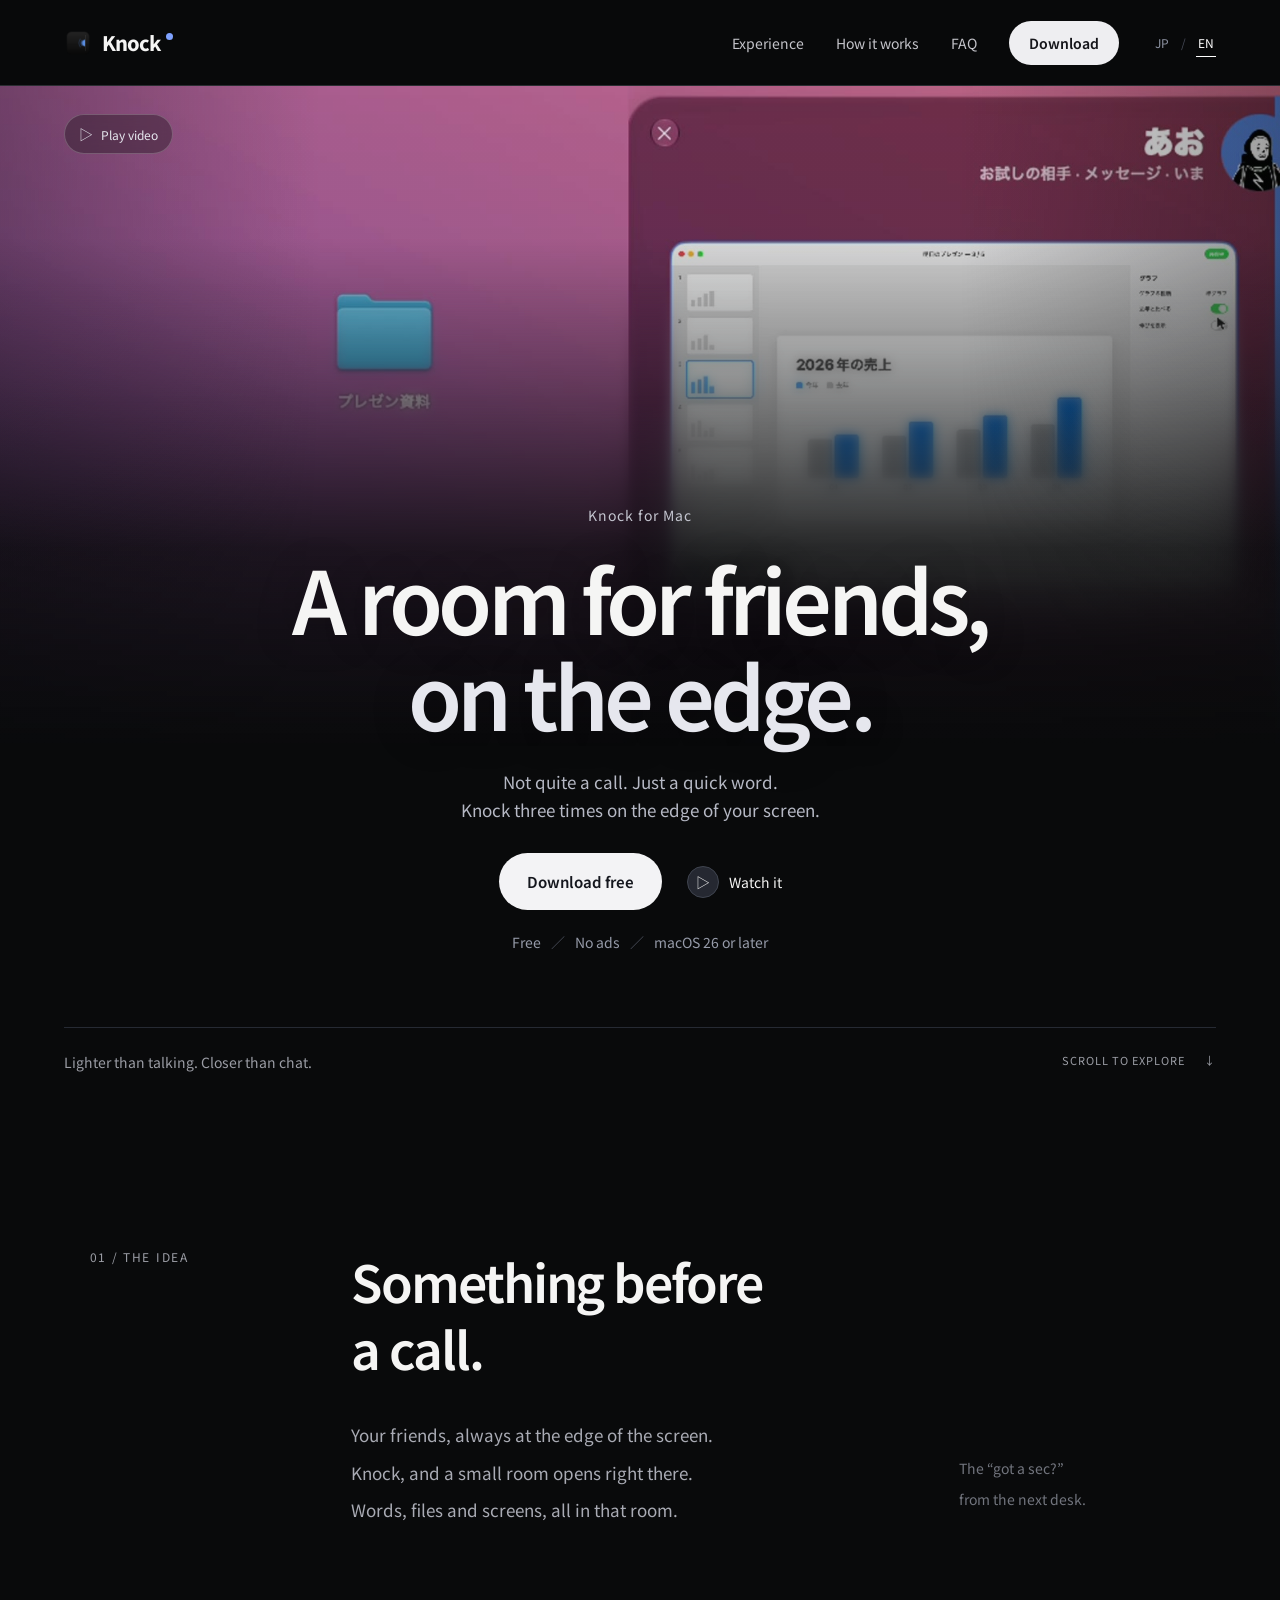
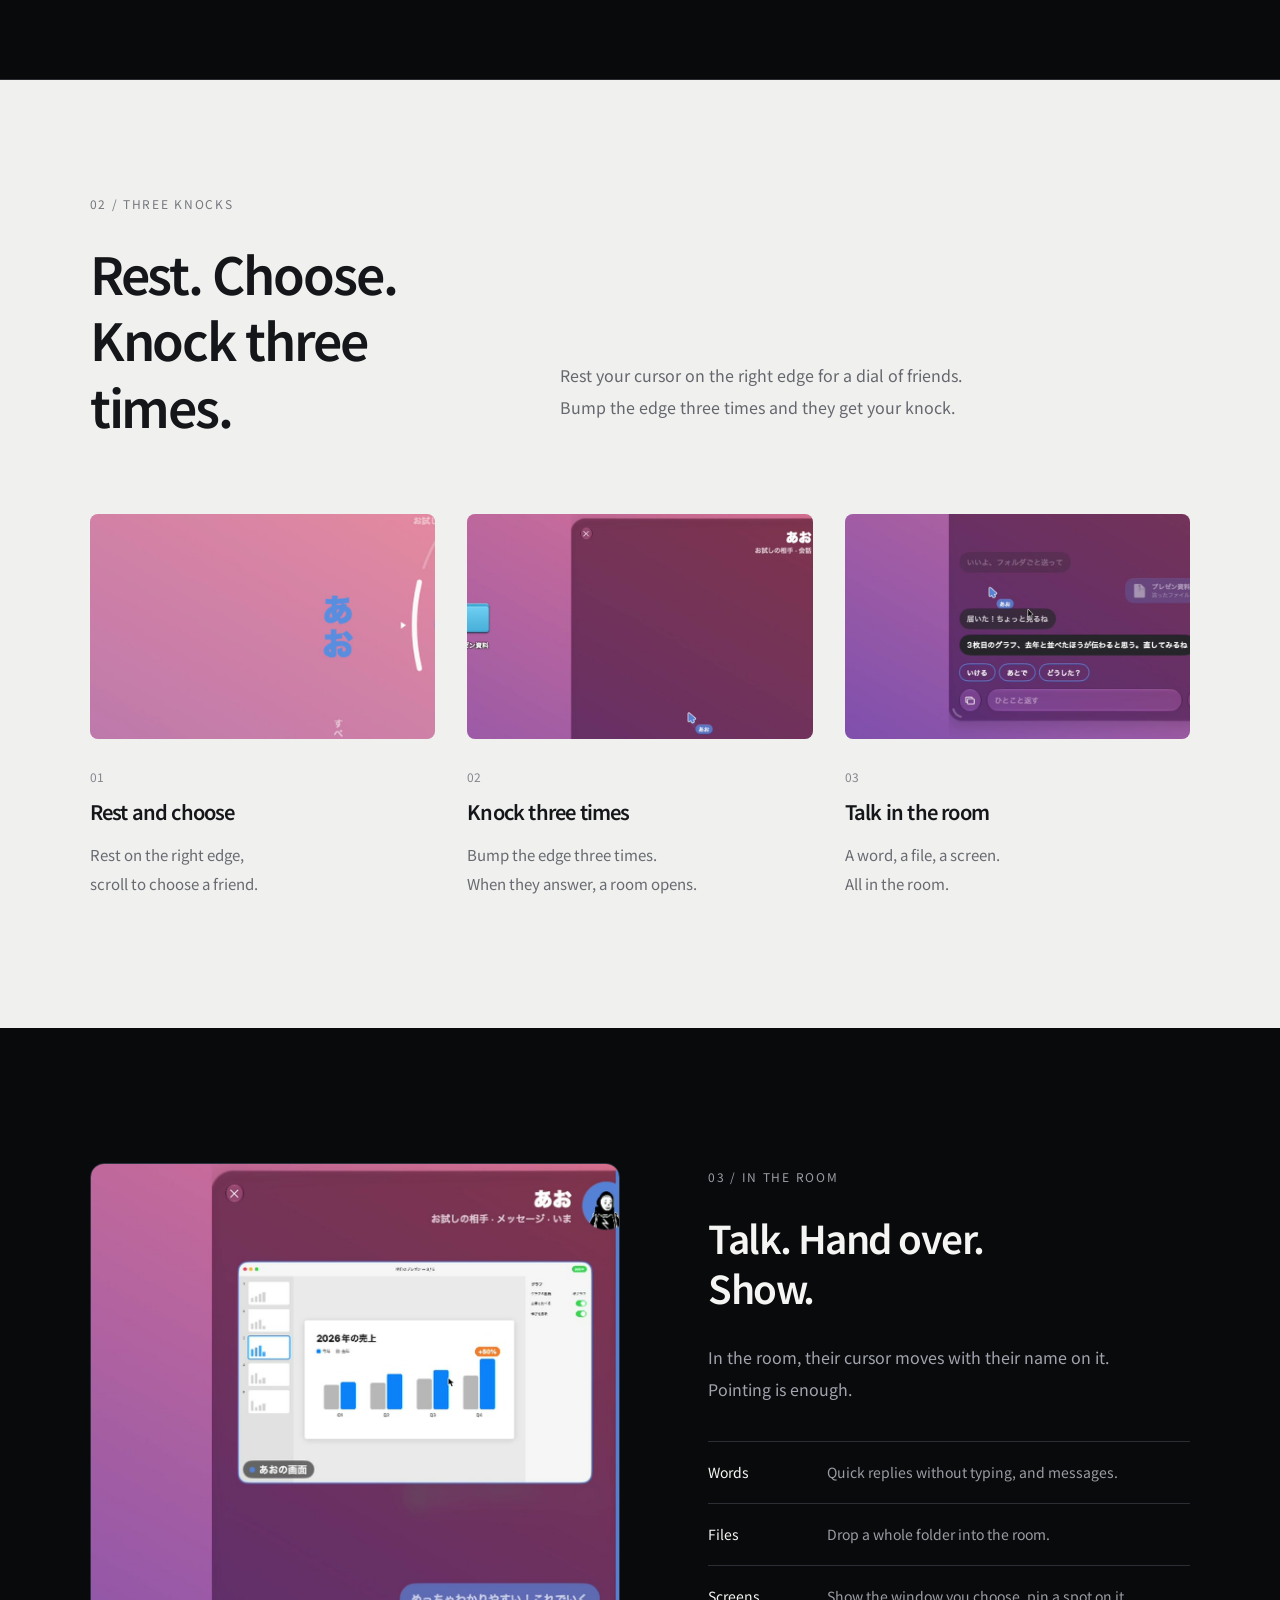
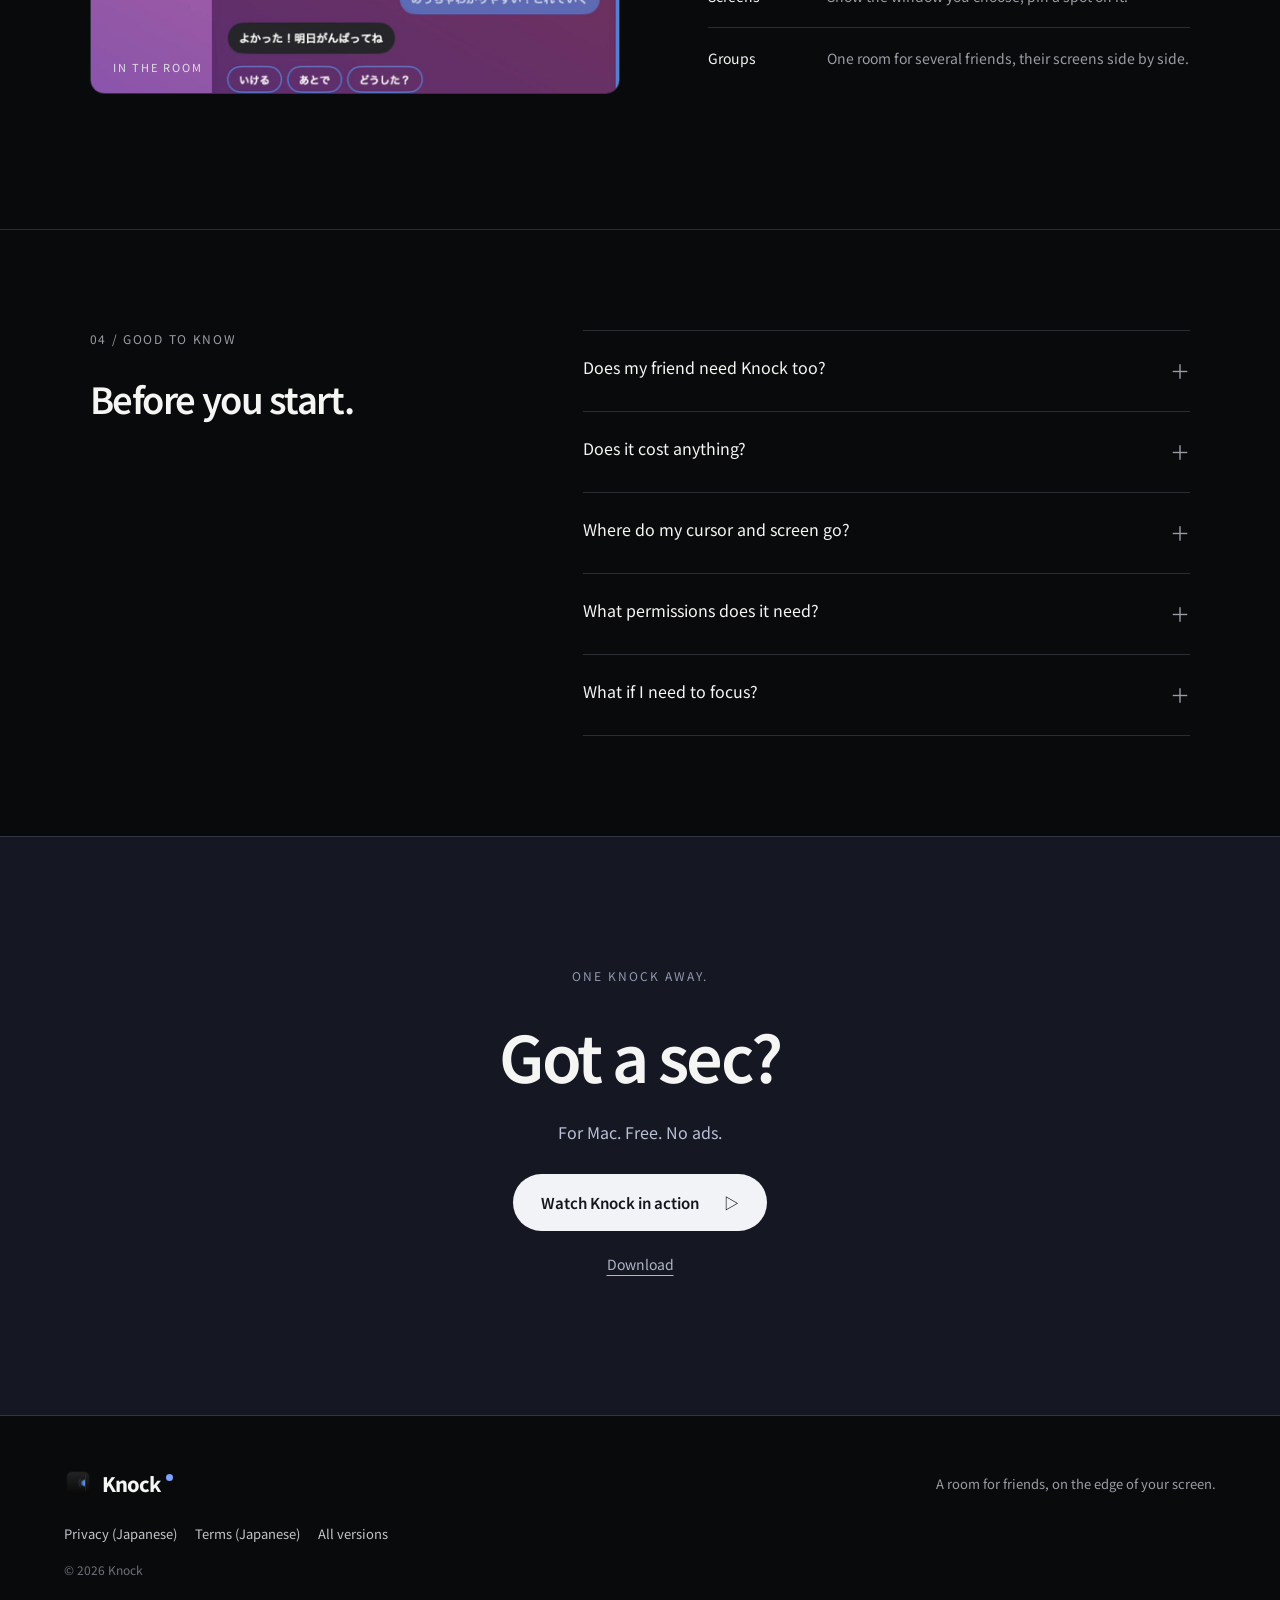
==== commit d47d91cf: "Top page in the NotchSwitcher site's own shape: moving hero, three steps in pictures, the room, FAQ," ====
--- a/en/index.html
+++ b/en/index.html
@@ -1,108 +1,22 @@
-<!doctype html>
-<html lang="en">
-<head>
-<meta charset="utf-8">
-<meta name="viewport" content="width=device-width, initial-scale=1">
-<title>Knock — A room for friends, on the edge of your screen.</title>
-<meta name="description" content="Bump the edge of your screen three times and a friend gets a knock. When they answer, a small room opens on the edge of both screens. Free for Mac.">
-<meta property="og:title" content="Knock">
-<meta property="og:description" content="A room for friends, on the edge of your screen.">
-<meta property="og:image" content="https://hikaru777.github.io/knock-site/icon.png">
-<link rel="alternate" hreflang="ja" href="https://hikaru777.github.io/knock-site/">
-<link rel="alternate" hreflang="en" href="https://hikaru777.github.io/knock-site/en/">
-<link rel="icon" href="../icon.png">
-<link rel="stylesheet" href="../home.css">
-</head>
-<body>
-<main class="shell">
-  <nav class="navigation">
-    <a class="brand" href="./"><img src="../icon.png" width="36" height="36" alt="">Knock</a>
-    <a href="../" hreflang="ja" lang="ja">日本語</a>
-  </nav>
-
-  <header class="hero">
-    <div>
-      <p class="label"><span class="dot"></span>The seat next to you, for Mac.</p>
-      <h1>Bump the edge, three times.<br><span>Your friend is right there.</span></h1>
-    </div>
-    <div class="hero-aside">
-      <p>Not quite a call. Just a quick word.<br>Bump your cursor against the edge of the screen and a friend gets a knock. When they answer, a small room opens on the edge of both screens.</p>
-      <a class="try-link" href="#experience">Watch it <span aria-hidden="true">↓</span></a>
-      <p class="note">For Mac. Free.</p>
-    </div>
-  </header>
-
-  <section id="experience" class="experience" aria-label="Knock in action">
-    <video class="reel" src="../media/knock.mp4" poster="../media/knock-poster.jpg" autoplay muted loop playsinline preload="metadata"></video>
-  </section>
-
-  <section class="about">
-    <p class="number">01 / HOW IT WORKS</p>
-    <div>
-      <h2>Rest on the edge. Choose.<br>Bump three times.</h2>
-      <ol class="flow">
-        <li><strong>Rest</strong><span>Rest your cursor on the right edge and a dial of friends appears. Scroll up and down to choose a person, sideways to choose a group.</span></li>
-        <li><strong>Knock</strong><span>Bump the edge three times and they get a knock. Answer and Just a moment appear on the edge of their screen.</span></li>
-        <li><strong>Room</strong><span>When they press Answer, a room opens on the edge of both screens.</span></li>
-      </ol>
-    </div>
-  </section>
-
-  <section class="about">
-    <p class="number">02 / IN THE ROOM</p>
-    <div>
-      <h2>Lighter than talking.<br>Closer than chat.</h2>
-      <div class="features">
-        <div><h3>Their cursor</h3><p>In the room, their cursor moves with their name on it. Pointing is enough.</p></div>
-        <div><h3>Quick replies</h3><p>“OK”, “Wait”, “Later” — without typing. Messages too.</p></div>
-        <div><h3>Show your screen</h3><p>Show just the window you choose and pin a spot on it. Several screens line up in the room: click to enlarge, drag one out to give it its own window.</p></div>
-        <div><h3>Hand over files</h3><p>Drop a file into the room and it arrives on their Mac.</p></div>
-        <div><h3>Groups</h3><p>Share one room with several friends. Scroll the dial sideways to pick a group.</p></div>
-        <div><h3>Focus</h3><p>While you focus, knocks wait quietly.</p></div>
-      </div>
-    </div>
-  </section>
-
-  <section class="about">
-    <p class="number">03 / PRIVACY</p>
-    <div>
-      <h2>Cursors and screens go<br>between your two Macs.</h2>
-      <p>Cursors, quick replies, shared screens and files travel over a direct, encrypted connection between the two Macs. Only when a direct connection can’t be made does the server relay them, live, without storing them.</p>
-      <p class="muted">The server handles sign-in, knocks, messages, setting up the direct connection, and delivery while a friend is offline. There are no ad or analytics tools. <a href="../privacy.html">Privacy policy (Japanese)</a></p>
-    </div>
-  </section>
-
-  <section id="download" class="purchase">
-    <div>
-      <p class="number">04 / DOWNLOAD</p>
-      <h2>Install it together<br>with a friend.</h2>
-      <ol class="install">
-        <li>Open Knock.zip and move Knock to your Applications folder.</li>
-        <li>Open Knock and sign in with the six-digit code sent to your email.</li>
-        <li>Choose a name and send your invite code to a friend. Once they enter it, you’re connected.</li>
-      </ol>
-      <p class="muted">No friends on Knock yet? Try everything with a test user.</p>
-    </div>
-    <div class="price-box">
-      <p class="label">Knock</p>
-      <p class="price">Free</p>
-      <p>No ads. Just make an account.</p>
-      <a class="download" href="https://github.com/hikaru777/knock-releases/releases/latest/download/Knock.zip">Download for Mac <span aria-hidden="true">↓</span></a>
-      <p class="small">macOS 26 or later · Apple silicon / Intel. Updates arrive automatically.</p>
-      <p class="small"><a href="https://github.com/hikaru777/knock-releases/releases">All versions</a></p>
-    </div>
-  </section>
-
-  <section class="notes">
-    <div><h3>Showing your screen needs permission.</h3><p>The first time you share, macOS asks for Screen Recording permission. Only the window you choose is shown.</p></div>
-    <div><h3>Built not to over-knock.</h3><p>If they’re focusing, your knock waits quietly. People you aren’t connected with can’t be knocked.</p></div>
-    <div><h3>Need help?</h3><p>Use Account → Contact in the app. You can report problems there too.</p></div>
-  </section>
-
-  <footer>
-    <a class="brand" href="./"><img src="../icon.png" width="30" height="30" alt="">Knock</a>
-    <div><a href="../privacy.html">Privacy</a><a href="../terms.html">Terms</a><span>© 2026 Knock</span></div>
-  </footer>
-</main>
-</body>
-</html>
+<!doctype html><html lang="en"><head><meta charset="utf-8"><meta name="viewport" content="width=device-width,initial-scale=1"><meta name="theme-color" content="#090a0b">
+<meta name="description" content="Knock three times on the edge of your screen and a friend gets it. When they answer, a small room opens on the edge of both screens. Free for Mac.">
+<meta property="og:title" content="Knock"><meta property="og:image" content="https://hikaru777.github.io/knock-site/assets/poster.jpg">
+<link rel="alternate" hreflang="ja" href="https://hikaru777.github.io/knock-site/"><link rel="alternate" hreflang="en" href="https://hikaru777.github.io/knock-site/en/">
+<title>Knock — A room for friends, on the edge of your screen.</title><link rel="icon" href="../icon.png"><link rel="stylesheet" href="../home.css"></head><body>
+<header><a class="wordmark" href="#top"><img src="../icon.png" alt="">Knock<i></i></a><div class="header-right"><nav aria-label="Main"><a href="#experience">Experience</a><a href="#how">How it works</a><a href="#questions">FAQ</a><button class="nav-cta" data-open="availability">Download</button></nav><div class="language-switch"><a href="../" lang="ja">JP</a><span>/</span><a href="./" lang="en" aria-current="page">EN</a></div></div></header>
+<main id="top"><section class="hero immersive-hero" id="experience"><div class="hero-motion" aria-hidden="true"><video id="background-demo" autoplay loop muted playsinline preload="auto" poster="../assets/poster.jpg"><source src="../assets/knock-zoom.mp4" type="video/mp4"></video><div class="blur-mid"></div><div class="blur-deep"></div><div class="motion-fade"></div></div><button id="background-toggle" class="motion-toggle" aria-label="Pause background video">Ⅱ <span>Pause video</span></button>
+<div class="immersive-copy"><p class="eyebrow">Knock for Mac</p><h1>A room for friends,<br><em>on the edge.</em></h1><p class="hero-description">Not quite a call. Just a quick word.<br>Knock three times on the edge of your screen.</p><div class="hero-actions"><button class="primary" data-open="availability">Download free</button><button class="film-trigger" data-open="film"><span class="play-mark">▷</span> Watch it</button></div><p class="price-note">Free <span>／</span> No ads <span>／</span> macOS 26 or later</p></div><div class="hero-foot"><span>Lighter than talking. Closer than chat.</span><span>SCROLL TO EXPLORE <i>↓</i></span></div></section>
+<section class="manifesto"><p class="section-label">01 / THE IDEA</p><div><h2>Something before<br>a call.</h2><p>Your friends, always at the edge of the screen.<br>Knock, and a small room opens right there.<br>Words, files and screens, all in that room.</p></div><p class="side-note">The “got a sec?”<br>from the next desk.</p></section>
+<section class="how" id="how"><div class="section-heading"><p class="section-label">02 / THREE KNOCKS</p><h2>Rest. Choose.<br>Knock three times.</h2><p>Rest your cursor on the right edge for a dial of friends.<br>Bump the edge three times and they get your knock.</p></div><div class="steps">
+<article><div class="step-art"><img src="../assets/step-dial.jpg" alt="" loading="lazy"></div><div class="step-copy"><span>01</span><h3>Rest and choose</h3><p>Rest on the right edge,<br>scroll to choose a friend.</p></div></article>
+<article><div class="step-art"><img src="../assets/step-room.jpg" alt="" loading="lazy"></div><div class="step-copy"><span>02</span><h3>Knock three times</h3><p>Bump the edge three times.<br>When they answer, a room opens.</p></div></article>
+<article><div class="step-art"><img src="../assets/step-talk.jpg" alt="" loading="lazy"></div><div class="step-copy"><span>03</span><h3>Talk in the room</h3><p>A word, a file, a screen.<br>All in the room.</p></div></article>
+</div></section>
+<section class="detail-section"><div class="detail-image"><img src="../assets/room.jpg" alt="Ao’s screen in the room" loading="lazy"><span class="image-tag">IN THE ROOM</span></div><div class="detail-copy"><p class="section-label">03 / IN THE ROOM</p><h2>Talk. Hand over.<br>Show.</h2><p>In the room, their cursor moves with their name on it.<br>Pointing is enough.</p>
+<div class="detail-rule"><span>Words</span><p>Quick replies without typing, and messages.</p></div><div class="detail-rule"><span>Files</span><p>Drop a whole folder into the room.</p></div><div class="detail-rule"><span>Screens</span><p>Show the window you choose, pin a spot on it.</p></div><div class="detail-rule"><span>Groups</span><p>One room for several friends, their screens side by side.</p></div></div></section>
+<section class="faq" id="questions"><div><p class="section-label">04 / GOOD TO KNOW</p><h2>Before you start.</h2></div><div class="questions"><details><summary>Does my friend need Knock too?<span>＋</span></summary><p>Yes. You both install Knock, sign in, and connect with an invite code. No friends on Knock yet? Try everything with the demo partners, Ao and Haru.</p></details><details><summary>Does it cost anything?<span>＋</span></summary><p>It’s free, with no ads.</p></details><details><summary>Where do my cursor and screen go?<span>＋</span></summary><p>Straight between the two Macs, encrypted. Only when a direct connection can’t be made does the server relay them, live, without storing them.</p></details><details><summary>What permissions does it need?<span>＋</span></summary><p>Only when you show your screen: macOS Screen Recording. Only the window you choose is shown.</p></details><details><summary>What if I need to focus?<span>＋</span></summary><p>Turn on Focus and knocks wait quietly until you come back to the edge.</p></details></div></section>
+<section class="closing"><p>ONE KNOCK AWAY.</p><h2>Got a sec?</h2><p class="closing-price">For Mac. Free. No ads.</p><button class="primary" data-open="film">Watch Knock in action <span>▷</span></button><button class="text-button" data-open="availability">Download</button></section></main>
+<footer><a class="wordmark" href="#top"><img src="../icon.png" alt="">Knock<i></i></a><p>A room for friends, on the edge of your screen.</p><nav class="footer-links"><a href="../privacy.html">Privacy (Japanese)</a><a href="../terms.html">Terms (Japanese)</a><a href="https://github.com/hikaru777/knock-releases/releases">All versions</a></nav><small>© 2026 Knock</small></footer>
+<dialog id="film"><button class="close" aria-label="Close">×</button><video controls playsinline preload="none" poster="../assets/poster.jpg"><source src="../assets/knock-film.mp4" type="video/mp4"></video></dialog>
+<dialog id="availability"><button class="close" aria-label="Close">×</button><p class="section-label">Knock</p><h2>Download and start</h2><p>It’s free. Open Knock.zip and move Knock to your Applications folder.<br>Sign in with the six-digit code sent to your email, and send your invite code to a friend. Updates arrive automatically.</p><div class="download-actions"><a class="primary" href="https://github.com/hikaru777/knock-releases/releases/latest/download/Knock.zip">Download for Mac</a><a class="text-button" href="https://github.com/hikaru777/knock-releases/releases">All versions</a></div><p class="quiet-note">Requires macOS 26 or later · Apple silicon / Intel.</p><button class="primary close-secondary">Back to the page</button></dialog>
+<script src="../home.js"></script></body></html>
--- a/home.css
+++ b/home.css
@@ -1,103 +1,44 @@
-:root {
-  --bg: #fafafa;
-  --fg: #232323;
-  --muted: #666;
-  --soft: #8a8a8a;
-  --line: #dddddd;
-  --card: #ffffff;
-  --accent: #3f6fe0;
-  --ink: #262626;
-  --haru: #e0896f;
-  --nagi: #5f9be0;
-  --ao: #4fb08c;
-  color-scheme: light;
-}
-@media (prefers-color-scheme: dark) {
-  :root:not([data-theme="light"]) {
-    --bg: #131314; --fg: #f2f2f2; --muted: #a6a6a6; --soft: #858585; --line: #2d2d30;
-    --card: #1c1c1e; --accent: #6c93f0; --ink: #f2f2f2; color-scheme: dark;
-  }
-}
-:root[data-theme="dark"] {
-  --bg: #131314; --fg: #f2f2f2; --muted: #a6a6a6; --soft: #858585; --line: #2d2d30;
-  --card: #1c1c1e; --accent: #6c93f0; --ink: #f2f2f2; color-scheme: dark;
-}
-* { box-sizing: border-box; }
-html { scroll-behavior: smooth; scroll-padding-top: 30px; -webkit-text-size-adjust: 100%; }
-body {
-  margin: 0; background: var(--bg); color: var(--fg);
-  font-family: -apple-system, BlinkMacSystemFont, "Hiragino Sans", "Hiragino Kaku Gothic ProN", "Noto Sans JP", sans-serif;
-  -webkit-font-smoothing: antialiased;
-}
-a { color: inherit; text-decoration: none; }
-p { line-height: 1.9; margin: 0; }
-a:focus-visible, button:focus-visible, [tabindex]:focus-visible { outline: 2px solid var(--accent); outline-offset: 6px; }
-button { font: inherit; color: inherit; cursor: pointer; touch-action: manipulation; }
+@import url('https://fonts.googleapis.com/css2?family=Noto+Sans+JP:wght@400;500;600;700;800;900&display=swap');
+:root{--bg:#090a0b;--surface:#141518;--ink:#f5f5f4;--muted:#9b9da5;--line:#2b2d32;--accent:#7fa2ff}*{box-sizing:border-box}html{scroll-behavior:smooth;scroll-padding-top:100px}body{margin:0;background:var(--bg);color:var(--ink);font-family:Inter,'Noto Sans JP',-apple-system,BlinkMacSystemFont,sans-serif;-webkit-font-smoothing:antialiased}button,a{-webkit-tap-highlight-color:transparent}button{font:inherit;cursor:pointer}a{color:inherit;text-decoration:none}button:focus-visible,a:focus-visible,summary:focus-visible{outline:2px solid var(--accent);outline-offset:6px}header{height:86px;padding:0 5%;display:flex;align-items:center;justify-content:space-between;border-bottom:1px solid var(--line);background:rgba(9,10,11,.94);position:sticky;top:0;z-index:10;backdrop-filter:blur(16px)}.wordmark{font-size:20px;font-weight:800;letter-spacing:-.9px;display:flex;align-items:center}.wordmark span{font-weight:400}.wordmark i{width:7px;height:7px;background:var(--accent);border-radius:50%;margin:0 0 12px 5px}nav{display:flex;align-items:center;gap:32px;font-size:14px}nav>a{color:#c4c4ca}nav>a:hover{color:white}.nav-cta{background:#eeeef1;color:#15151a;border:0;padding:12px 20px;border-radius:30px;font-weight:600}.hero{max-width:1600px;margin:auto;padding:55px 5% 0}.eyebrow{display:flex;justify-content:space-between;color:var(--muted);font-size:12px;letter-spacing:1.8px}.edition{letter-spacing:.4px}.hero-copy{display:flex;justify-content:space-between;align-items:flex-end;padding:45px 0 50px;gap:30px}h1{font-size:clamp(43px,5.3vw,82px);font-weight:700;line-height:1.3;letter-spacing:-.065em;margin:0}h1 span{color:#a3a6ad}h1 em{font-style:normal;color:var(--ink)}.mobile-break{display:none}.hero-aside{min-width:220px;padding-bottom:5px}.hero-aside p{font-size:16px;line-height:2;color:#b3b4bc}.film-trigger{color:var(--ink);background:none;border:0;padding:10px 0;display:flex;align-items:center;gap:10px;font-size:14px}.film-trigger small{color:var(--muted);font-size:12px;padding-left:10px}.play-mark{background:#252831;border:1px solid #404550;width:32px;height:32px;border-radius:50%;display:grid;place-items:center}.hero-stage{border:1px solid #3a3d45;border-radius:20px;overflow:hidden;background:#101114;box-shadow:0 30px 100px #0006;position:relative}.stage-top,.stage-bottom{display:flex;align-items:center;justify-content:space-between;padding:16px 25px;font-size:12px;color:#a6a9b3;letter-spacing:1.1px}.stage-top button{border:0;color:#d8dae3;background:transparent;font-size:13px}.stage-top button span{font-size:19px;padding-left:8px}.hero-stage video{display:block;width:100%;aspect-ratio:16/9;object-fit:cover;background:#101114}.stage-bottom{letter-spacing:0;font-size:13px;border-top:1px solid #22252b}.stage-bottom kbd{font-size:16px;padding:2px 6px;border:1px solid #4b4d56;border-radius:5px;margin-right:6px}.hero-foot{display:flex;justify-content:space-between;padding:25px 0;font-size:14px;color:var(--muted)}.hero-foot span:last-child{font-size:11px;letter-spacing:1px}.hero-foot i{font-style:normal;margin-left:16px}.manifesto{padding:150px 7%;display:grid;grid-template-columns:1fr 2.5fr 1fr;gap:30px;border-bottom:1px solid var(--line)}.section-label{font-size:12px;letter-spacing:1.7px;color:var(--muted);margin:0 0 28px}h2{font-size:clamp(32px,4vw,56px);line-height:1.3;letter-spacing:-.055em;font-weight:600;margin:0}.manifesto div p{font-size:17px;line-height:2.2;color:#a9abb4;margin:35px 0 0}.side-note{font-size:14px;line-height:2.2;align-self:end;color:#72757e}.how{padding:115px 7%;background:#f0f0ef;color:#141619}.how .section-label{color:#74777c}.section-heading{display:grid;grid-template-columns:1fr 1.5fr;column-gap:50px}.section-heading .section-label{grid-column:1/-1}.section-heading>p:last-child{align-self:end;color:#64676d;font-size:16px;line-height:2}.steps{display:grid;grid-template-columns:repeat(3,1fr);margin-top:75px;gap:32px}.step-art{height:225px;background:#e4e5e7;border-radius:8px;display:flex;align-items:center;justify-content:center;position:relative;overflow:hidden}.command kbd{font:75px -apple-system,BlinkMacSystemFont,sans-serif;width:117px;height:115px;background:#f9f9f9;border:1px solid #fff;box-shadow:0 6px 0 #c6c8cd,0 20px 35px #83858e33;border-radius:21px;text-align:center;line-height:115px;animation:keyPress 4s ease-in-out infinite}.horizontal{flex-direction:column;gap:25px}.horizontal>span{font-size:13px;color:#676a72}.rail{display:flex;gap:10px;align-items:center}.rail b{display:block;width:48px;height:55px;background:#b9becd;border-radius:8px}.rail .selected{width:76px;height:70px;background:#495dd0;animation:cardSlide 4s ease-in-out infinite}.release{gap:14px}.release-key{font-size:58px;color:#626979;animation:release 4s ease-in-out infinite}.release-caption{font-size:12px;letter-spacing:2px;color:#676d7a}.step-copy{padding-top:24px}.step-copy>span{font-size:12px;color:#85878e}.step-copy h3{font-size:21px;font-weight:600;letter-spacing:-.04em;margin:10px 0}.step-copy p{font-size:15px;color:#676a70;line-height:1.9}.quiet-note{color:#70747c;line-height:1.9;font-size:13px;max-width:850px;margin-top:45px}.detail-section{padding:135px 7%;display:grid;grid-template-columns:1.1fr 1fr;gap:8%;align-items:center}.detail-image{position:relative;overflow:hidden;border-radius:14px;border:1px solid #303441}.detail-image img{width:100%;display:block;aspect-ratio:1/1;object-fit:cover;object-position:50% 0%}.image-tag{position:absolute;bottom:18px;left:22px;color:#dedee4;font-size:11px;letter-spacing:2px}.detail-copy h2{font-size:clamp(28px,3vw,42px)}.detail-copy>p:not(.section-label){line-height:2;color:#a1a4ae;font-size:16px;margin:28px 0 36px}.detail-rule{border-top:1px solid #2c2e36;padding:18px 0;display:flex;align-items:baseline;gap:24px}.detail-rule span{font-size:14px;min-width:110px}.detail-rule p{font-size:14px;color:var(--muted);margin:0;line-height:1.8}.faq{border-top:1px solid var(--line);padding:100px 7%;display:grid;grid-template-columns:1fr 1.4fr;gap:60px}.faq h2{font-size:36px}.questions details{border-bottom:1px solid var(--line)}.questions details:first-child{border-top:1px solid var(--line)}summary{cursor:pointer;list-style:none;font-size:16px;display:flex;justify-content:space-between;gap:20px;padding:24px 0;line-height:1.6}summary::-webkit-details-marker{display:none}summary span{font-size:20px;color:var(--muted);flex-shrink:0}details[open] summary span{transform:rotate(45deg)}details p{color:#a4a7b0;font-size:15px;line-height:2;margin:0 35px 25px 0}.closing{text-align:center;padding:130px 24px 140px;background:#151823;border-block:1px solid #303444}.closing>p{font-size:12px;letter-spacing:2px;color:#9298b0;margin:0 0 30px}.closing h2{font-size:clamp(34px,5vw,64px);margin-bottom:35px}.primary{background:#f2f3f6;color:#14161d;border:0;padding:18px 28px;border-radius:32px;font-weight:600;font-size:15px}.primary span{padding-left:22px}.text-button{display:block;margin:22px auto 0;background:none;border:0;color:#b0b5c8;text-decoration:underline;text-underline-offset:5px;font-size:14px}footer{padding:45px 5%;display:grid;grid-template-columns:auto 1fr;gap:18px;align-items:center}footer p{text-align:right;color:var(--muted);font-size:13px}footer small{grid-column:1/-1;font-size:12px;color:#6e717b}dialog{border:1px solid #414551;border-radius:18px;background:#15171d;color:white;max-width:1000px;width:90vw;padding:48px 24px 24px;box-shadow:0 30px 150px #000}dialog::backdrop{background:#000c;backdrop-filter:blur(10px)}dialog video{width:100%;display:block}.close{position:absolute;right:15px;top:9px;background:none;border:0;color:white;font-size:30px;line-height:1}.close-secondary{margin-top:20px}#availability{max-width:580px;padding:55px 35px 35px}#availability h2{font-size:27px}#availability>p:not(.section-label){line-height:2;color:#b7bac5;font-size:16px;margin-top:25px}@keyframes keyPress{0%,30%,100%{transform:translateY(0);box-shadow:0 6px 0 #c6c8cd,0 20px 35px #83858e33}45%,70%{transform:translateY(4px);box-shadow:0 2px 0 #c6c8cd,0 8px 20px #83858e22}}@keyframes cardSlide{0%,100%{transform:translateX(-8px)}50%{transform:translateX(8px)}}@keyframes release{0%,35%,100%{opacity:1;transform:translateY(0)}60%{opacity:.25;transform:translateY(-12px)}}@media(max-width:900px){.hero-copy{display:block}.hero-aside{display:flex;justify-content:space-between;align-items:center;margin-top:28px}.hero-aside p{font-size:15px;line-height:1.8}.hero-aside p br:first-child{display:none}.manifesto{grid-template-columns:1fr 3fr;padding-block:90px}.side-note{display:none}.steps{gap:18px}.step-art{height:175px}.detail-section{gap:6%}.detail-rule{display:block}.detail-rule p{margin-top:8px}.faq{gap:30px}.faq h2{font-size:30px}}@media(max-width:600px){header{height:72px;padding:0 6%}.wordmark{font-size:18px}nav{gap:0}nav>a{display:none}.nav-cta{font-size:12px;padding:10px 14px}.hero{padding:33px 6% 0}.eyebrow{font-size:10px;letter-spacing:1px}.edition{display:none}.hero-copy{padding:30px 0}.hero h1{font-size:42px;letter-spacing:-.07em;line-height:1.4}.mobile-break{display:block}.hero-aside{display:block;margin-top:24px}.hero-aside p{font-size:15px}.hero-aside p br{display:none}.film-trigger{margin-top:15px}.hero-stage{border-radius:12px;margin-inline:-3%}.stage-top,.stage-bottom{padding:13px 12px;font-size:10px;letter-spacing:.2px}.stage-top>span{font-size:9px}.stage-top button{font-size:12px}.stage-bottom kbd{font-size:13px}.hero-foot{font-size:12px}.hero-foot span:last-child{font-size:9px}.manifesto{display:block;padding:75px 7%}.manifesto h2{font-size:43px}.manifesto div p{font-size:15px}.how{padding:70px 7%}.section-heading{display:block}.section-heading h2{font-size:43px}.section-heading>p:last-child{font-size:15px;margin-top:25px}.steps{display:block;margin-top:35px}.steps article{display:grid;grid-template-columns:120px 1fr;gap:22px;align-items:center;margin-top:28px}.step-art{height:145px}.command kbd{width:73px;height:74px;font-size:48px;line-height:74px;border-radius:14px}.rail{gap:6px}.rail b{width:20px;height:35px;border-radius:5px}.rail .selected{width:32px;height:45px}.horizontal>span{font-size:11px}.release{flex-direction:column;gap:4px}.release-key{font-size:45px}.release-caption{font-size:9px}.step-copy{padding:0}.step-copy h3{font-size:17px}.step-copy p{font-size:14px;line-height:1.8}.step-copy p br{display:none}.quiet-note{font-size:12px;margin-top:30px}.detail-section{display:flex;flex-direction:column;padding:70px 7%;gap:40px}.detail-image{width:100%}.detail-image img{aspect-ratio:1.3}.detail-copy h2{font-size:32px}.detail-copy>p:not(.section-label){font-size:15px}.detail-rule{display:flex;gap:12px}.detail-rule p{margin:0}.faq{display:block;padding:65px 7%}.questions{margin-top:35px}summary{font-size:15px}details p{font-size:14px;margin-right:0}.closing{padding:80px 7%}.closing h2{font-size:37px}.primary{font-size:14px;padding:17px 22px}.primary span{padding-left:12px}footer{display:block;padding:35px 7%}footer p{text-align:left;margin-top:22px}footer small{display:block;line-height:1.8;margin-top:28px}dialog{padding-inline:8px;width:95vw}#availability{padding:45px 24px 28px}#availability h2{font-size:22px}}@media(prefers-reduced-motion:reduce){html{scroll-behavior:auto}*,*:before,*:after{animation:none!important;transition:none!important}}
+/* Immersive motion hero — supplied app footage, progressively softened below. */
+.immersive-hero{position:relative;max-width:none;padding:0 5%;overflow:hidden;min-height:900px;background:#090a0b}.hero-motion{position:absolute;inset:0 0 auto;height:690px;overflow:hidden;pointer-events:none}.hero-motion video{display:block;position:absolute;top:0;left:0;width:100%;height:100%;object-fit:cover;object-position:50% 0;opacity:.9}.hero-motion:before{content:"";position:absolute;inset:0;z-index:1;background:linear-gradient(90deg,#090a0b50,transparent 25%,transparent 75%,#090a0b50)}.blur-mid,.blur-deep,.motion-fade{position:absolute;inset:0}.blur-mid{top:30%;backdrop-filter:blur(6px);-webkit-backdrop-filter:blur(6px);mask-image:linear-gradient(transparent,#000 48%);-webkit-mask-image:linear-gradient(transparent,#000 48%)}.blur-deep{top:47%;backdrop-filter:blur(23px);-webkit-backdrop-filter:blur(23px);mask-image:linear-gradient(transparent,#000 70%);-webkit-mask-image:linear-gradient(transparent,#000 70%)}.motion-fade{background:linear-gradient(180deg,transparent 0%,#090a0b08 23%,#090a0b66 45%,#090a0bd9 70%,#090a0b 100%)}.immersive-copy{position:relative;z-index:2;padding-top:405px;text-align:center;max-width:1000px;margin:auto}.immersive-copy .eyebrow{justify-content:center;color:#c4c6d0;font-size:14px;letter-spacing:1px;margin-bottom:25px}.immersive-copy h1{font-size:clamp(44px,5.8vw,82px);letter-spacing:-.065em;font-weight:600;line-height:1.35;text-shadow:0 2px 40px #0005}.immersive-copy h1 em{color:#e6e7ee}.hero-description{color:#b6b9c5;font-size:17px;line-height:2;margin:26px 0}.hero-actions{display:flex;justify-content:center;align-items:center;gap:25px;margin-top:28px}.hero-actions .primary{background:#f3f3f5}.hero-actions .film-trigger{margin:0}.price-note{font-size:14px;color:#969ba9;margin:22px 0 0}.price-note span{margin:0 7px;color:#4e5360}.immersive-hero .hero-foot{position:relative;margin:75px auto 0;max-width:1440px;border-top:1px solid #262a33;padding:24px 0 26px}.motion-toggle{position:absolute;z-index:3;right:5%;top:28px;display:flex;align-items:center;gap:8px;border:1px solid #ffffff35;background:#090a0b55;color:#e6e8ef;border-radius:25px;padding:9px 14px;font-size:14px;backdrop-filter:blur(8px)}.motion-toggle span{font-size:12px}.closing .closing-price{font-size:16px;letter-spacing:0;color:#bac0d5;margin:-12px 0 30px}@media(min-width:1600px){.hero-motion{height:780px}.immersive-copy{padding-top:440px}}@media(max-width:900px){.hero-motion{height:600px}.immersive-copy{padding-top:330px}.immersive-hero{min-height:810px}.immersive-hero .hero-foot{margin-top:60px}}@media(max-width:600px){.immersive-hero{padding:0 6%;min-height:780px}.hero-motion{height:470px}.hero-motion video{width:170%;left:-35%;height:390px;object-fit:cover}.motion-fade{background:linear-gradient(180deg,transparent 0%,#090a0b22 24%,#090a0b88 46%,#090a0be8 73%,#090a0b 100%)}.blur-mid{top:25%}.blur-deep{top:42%}.immersive-copy{padding-top:265px}.immersive-copy .eyebrow{font-size:12px;margin-bottom:20px}.immersive-copy h1{font-size:39px;line-height:1.45;letter-spacing:-.065em}.hero-description{font-size:14px;line-height:2;margin:22px 0}.hero-actions{gap:16px;flex-direction:column;margin-top:25px}.hero-actions .primary{padding:17px 30px}.price-note{font-size:13px;margin-top:19px}.motion-toggle{top:15px;right:6%;padding:8px 11px}.motion-toggle span{font-size:11px}.immersive-hero .hero-foot{margin-top:45px;font-size:11px}.closing .closing-price{font-size:14px}}@media(prefers-reduced-motion:reduce){.hero-motion video{opacity:.85}}
+/* Download/install/legal/feedback additions — reuse existing tokens, no visual redesign. */
+.footer-links{display:flex;gap:18px;font-size:13px;color:var(--muted)}.footer-links a:hover{color:#fff}
+.download-actions{display:flex;flex-wrap:wrap;align-items:center;gap:18px;margin-top:28px}
+.download-actions .primary{display:inline-block}
+#availability .download-actions .text-button{margin:0}
+.subpage-hero{max-width:900px;margin:0 auto;padding:70px 7% 10px}
+.subpage-hero h1{font-size:clamp(34px,4.4vw,56px)}
+.subpage-hero p{color:#b3b4bc;font-size:16px;line-height:2;margin-top:18px}
+.install-steps{max-width:900px;margin:0 auto;padding:40px 7% 110px}
+.install-steps ol{list-style:none;margin:0;padding:0;counter-reset:install-step}
+.install-steps li{counter-increment:install-step;border-top:1px solid var(--line);padding:30px 0;display:grid;grid-template-columns:52px 1fr;gap:20px}
+.install-steps li:before{content:counter(install-step,decimal-leading-zero);color:var(--muted);font-size:14px;letter-spacing:1px}
+.install-steps h3{font-size:19px;font-weight:600;margin:0 0 10px;letter-spacing:-.02em}
+.install-steps p{font-size:15px;line-height:1.95;color:#a9abb4;margin:0}
+.legal-body{max-width:760px;margin:0 auto;padding:40px 7% 110px;color:#b3b4bc;font-size:15px;line-height:2}
+.legal-body h2{font-size:22px;margin:40px 0 14px}
+.legal-body dl{margin:30px 0 0;padding:0;border-top:1px solid var(--line)}
+.legal-body dt{color:var(--muted);font-size:13px;letter-spacing:.3px;padding:18px 0 6px}
+.legal-body dd{margin:0 0 18px;border-bottom:1px solid var(--line);padding-bottom:18px}
+.legal-notice{border:1px solid #4b3a24;background:#2a2112;color:#e8c98f;border-radius:12px;padding:18px 22px;font-size:14px;line-height:1.9;margin-bottom:30px}
+.feedback-form{max-width:560px;margin:0 auto;padding:30px 7% 110px;display:flex;flex-direction:column;gap:22px}
+.feedback-form .field{display:flex;flex-direction:column;gap:8px}
+.feedback-form label{font-size:13px;color:var(--muted);letter-spacing:.3px}
+.feedback-form input,.feedback-form textarea{background:var(--surface);border:1px solid var(--line);border-radius:10px;color:var(--ink);font:inherit;font-size:15px;padding:13px 15px}
+.feedback-form input:focus-visible,.feedback-form textarea:focus-visible{outline:2px solid var(--accent);outline-offset:2px}
+.feedback-form textarea{resize:vertical;min-height:160px}
+.field.honeypot{position:absolute;left:-9999px;width:1px;height:1px;overflow:hidden}
+#feedback-status{min-height:1.4em;font-size:14px;color:#9fe3b0}
+#feedback-status.status-error{color:#f0a3a3}
+.back-link{display:inline-block;margin-top:4px;font-size:14px;color:var(--muted);text-decoration:underline;text-underline-offset:4px}
+@media(max-width:600px){.subpage-hero,.install-steps,.legal-body,.feedback-form{padding-inline:6%}.install-steps li{grid-template-columns:1fr;gap:6px}}
 
-.shell { max-width: 1180px; margin: auto; padding: 0 44px; }
-.navigation { height: 104px; display: flex; justify-content: space-between; align-items: center; border-bottom: 1px solid var(--line); }
-.brand { display: flex; align-items: center; gap: 10px; font-weight: 650; font-size: 17px; letter-spacing: -0.02em; }
-.brand img { border-radius: 9px; }
-.navigation > a:last-child { font-size: 14px; }
+/* A little more breathing room around the real notch. */
+.hero-motion{height:660px}.language-switch{display:inline-flex;align-items:center;gap:10px;font-size:12px;margin-left:6px;color:#8c92a1}.language-switch a{padding:5px 2px}.language-switch a[aria-current="page"]{color:#fff;border-bottom:1px solid #fff}.language-switch span{color:#454956}.header-right{display:flex;align-items:center;gap:28px}html[lang="en"] h1{letter-spacing:-.055em;line-height:1.1;font-size:clamp(50px,6.8vw,94px)}html[lang="en"] h2{letter-spacing:-.04em}html[lang="en"] .hero-description{line-height:1.7}html[lang="en"] .step-copy h3{font-size:20px}html[lang="en"] .detail-rule span{min-width:95px}html[lang="en"] .detail-rule p{font-size:14px}@media(max-width:900px){.hero-motion{height:575px}.header-right{gap:20px}}@media(max-width:600px){.hero-motion{height:470px}.hero-motion video{height:350px}.header-right{gap:15px}.language-switch{gap:8px;margin:0;font-size:12px}.nav-cta{display:none}html[lang="en"] .immersive-copy h1{font-size:49px;letter-spacing:-.06em;line-height:1.07}html[lang="en"] .hero-description{font-size:14px}html[lang="en"] .step-copy h3{font-size:17px}html[lang="en"] .detail-rule{display:block}html[lang="en"] .detail-rule p{margin-top:6px}}
 
-.hero { display: grid; grid-template-columns: 1.2fr 1fr; gap: 40px; align-items: end; padding: 66px 0 58px; }
-.label { font-size: 13px; letter-spacing: 0.025em; color: var(--muted); display: flex; align-items: center; gap: 9px; }
-.dot { width: 8px; height: 8px; border-radius: 50%; background: var(--accent); box-shadow: 0 0 0 4px color-mix(in srgb, var(--accent) 22%, transparent); }
-.hero h1 { font-size: clamp(34px, 4.5vw, 56px); line-height: 1.4; letter-spacing: -0.05em; font-weight: 600; margin: 18px 0 0; }
-.hero h1 span { color: var(--soft); }
-.hero-aside { padding-left: 30px; }
-.hero-aside > p:first-child { font-size: 16px; color: var(--muted); line-height: 1.85; }
-.try-link { display: inline-flex; align-items: center; gap: 18px; margin-top: 24px; padding: 12px 0 9px; border-bottom: 1px solid var(--ink); font-size: 15px; font-weight: 600; }
-.hero-aside .note { font-size: 12px; color: var(--soft); margin-top: 16px; }
-
-.experience { padding-bottom: 56px; }
-.reel { display: block; width: 100%; aspect-ratio: 16 / 9; border-radius: 22px; background: #1c1c1e; object-fit: cover; box-shadow: 0 30px 80px -40px rgba(0, 0, 0, 0.45); }
-
-.about { display: grid; grid-template-columns: 1fr 2.2fr; gap: 40px; padding: 76px 0; border-top: 1px solid var(--line); }
-.number { font-size: 12.5px; letter-spacing: 0.06em; color: var(--soft); font-weight: 600; }
-h2 { font-size: clamp(26px, 3vw, 38px); line-height: 1.45; letter-spacing: -0.04em; font-weight: 600; margin: 0 0 26px; }
-.about p { color: var(--muted); font-size: 15.5px; }
-.about p + p { margin-top: 14px; }
-.muted, .about p.muted { color: var(--soft); font-size: 14px; }
-.muted a { text-decoration: underline; text-underline-offset: 3px; }
-.flow { list-style: none; padding: 0; margin: 0; display: grid; grid-template-columns: repeat(3, 1fr); gap: 18px; counter-reset: step; }
-.flow li { background: var(--card); border: 1px solid var(--line); border-radius: 18px; padding: 22px; counter-increment: step; }
-.flow strong { display: block; font-size: 17px; margin-bottom: 8px; }
-.flow strong::before { content: counter(step) ". "; color: var(--soft); }
-.flow span { font-size: 14px; line-height: 1.85; color: var(--muted); }
-.features { display: grid; grid-template-columns: repeat(2, 1fr); gap: 30px 40px; }
-.features h3, .notes h3 { font-size: 16.5px; margin: 0 0 6px; letter-spacing: -0.01em; }
-.features p { font-size: 14.5px; }
-
-.purchase { display: grid; grid-template-columns: 1.2fr 1fr; gap: 50px; padding: 76px 0; border-top: 1px solid var(--line); align-items: start; }
-.purchase h2 { margin-top: 18px; }
-.install { padding-left: 1.3em; margin: 0 0 18px; color: var(--muted); font-size: 15px; line-height: 1.9; }
-.price-box { background: var(--card); border: 1px solid var(--line); border-radius: 24px; padding: 34px; }
-.price { font-size: 52px; font-weight: 650; letter-spacing: -0.04em; margin: 8px 0 4px; line-height: 1.2; }
-.price-box > p:nth-of-type(3) { color: var(--muted); font-size: 14.5px; }
-.download { display: flex; justify-content: space-between; align-items: center; margin: 24px 0 16px; padding: 15px 20px; border-radius: 14px; background: var(--ink); color: var(--bg); font-weight: 650; font-size: 15.5px; }
-.download:hover { opacity: 0.88; }
-.small { font-size: 12.5px; color: var(--soft); line-height: 1.8; }
-.small a { text-decoration: underline; text-underline-offset: 3px; }
-
-.notes { display: grid; grid-template-columns: repeat(3, 1fr); gap: 30px; padding: 56px 0 70px; border-top: 1px solid var(--line); }
-.notes p { font-size: 13.5px; color: var(--muted); line-height: 1.85; }
-
-footer { display: flex; justify-content: space-between; align-items: center; gap: 20px; padding: 30px 0 46px; border-top: 1px solid var(--line); font-size: 13px; color: var(--muted); }
-footer > div { display: flex; gap: 22px; flex-wrap: wrap; }
-
-@media (max-width: 860px) {
-  .shell { padding: 0 16px; }
-  .navigation { height: 72px; }
-  .reel { border-radius: 16px; }
-  .hero, .about, .purchase { grid-template-columns: 1fr; gap: 20px; }
-  .hero { padding: 40px 0 34px; }
-  .hero-aside { padding-left: 0; }
-  .about, .purchase { padding: 52px 0; }
-  .flow, .features, .notes { grid-template-columns: 1fr; }
-  footer { flex-direction: column; align-items: flex-start; }
-}
-@media (prefers-reduced-motion: reduce) {
-  *, *::before, *::after { animation-duration: 0.01ms !important; transition-duration: 0.01ms !important; }
-  html { scroll-behavior: auto; }
-}
+.step-art img{position:absolute;inset:0;width:100%;height:100%;object-fit:cover;object-position:50% 30%}
+.wordmark img{width:28px;height:28px;border-radius:7px;margin-right:10px}
+.price-note a{color:#c4c8d6;text-decoration:underline;text-underline-offset:4px}
+/* The room is on the right edge of the picture: the pause button goes to the other side. */
+.motion-toggle{left:5%;right:auto}
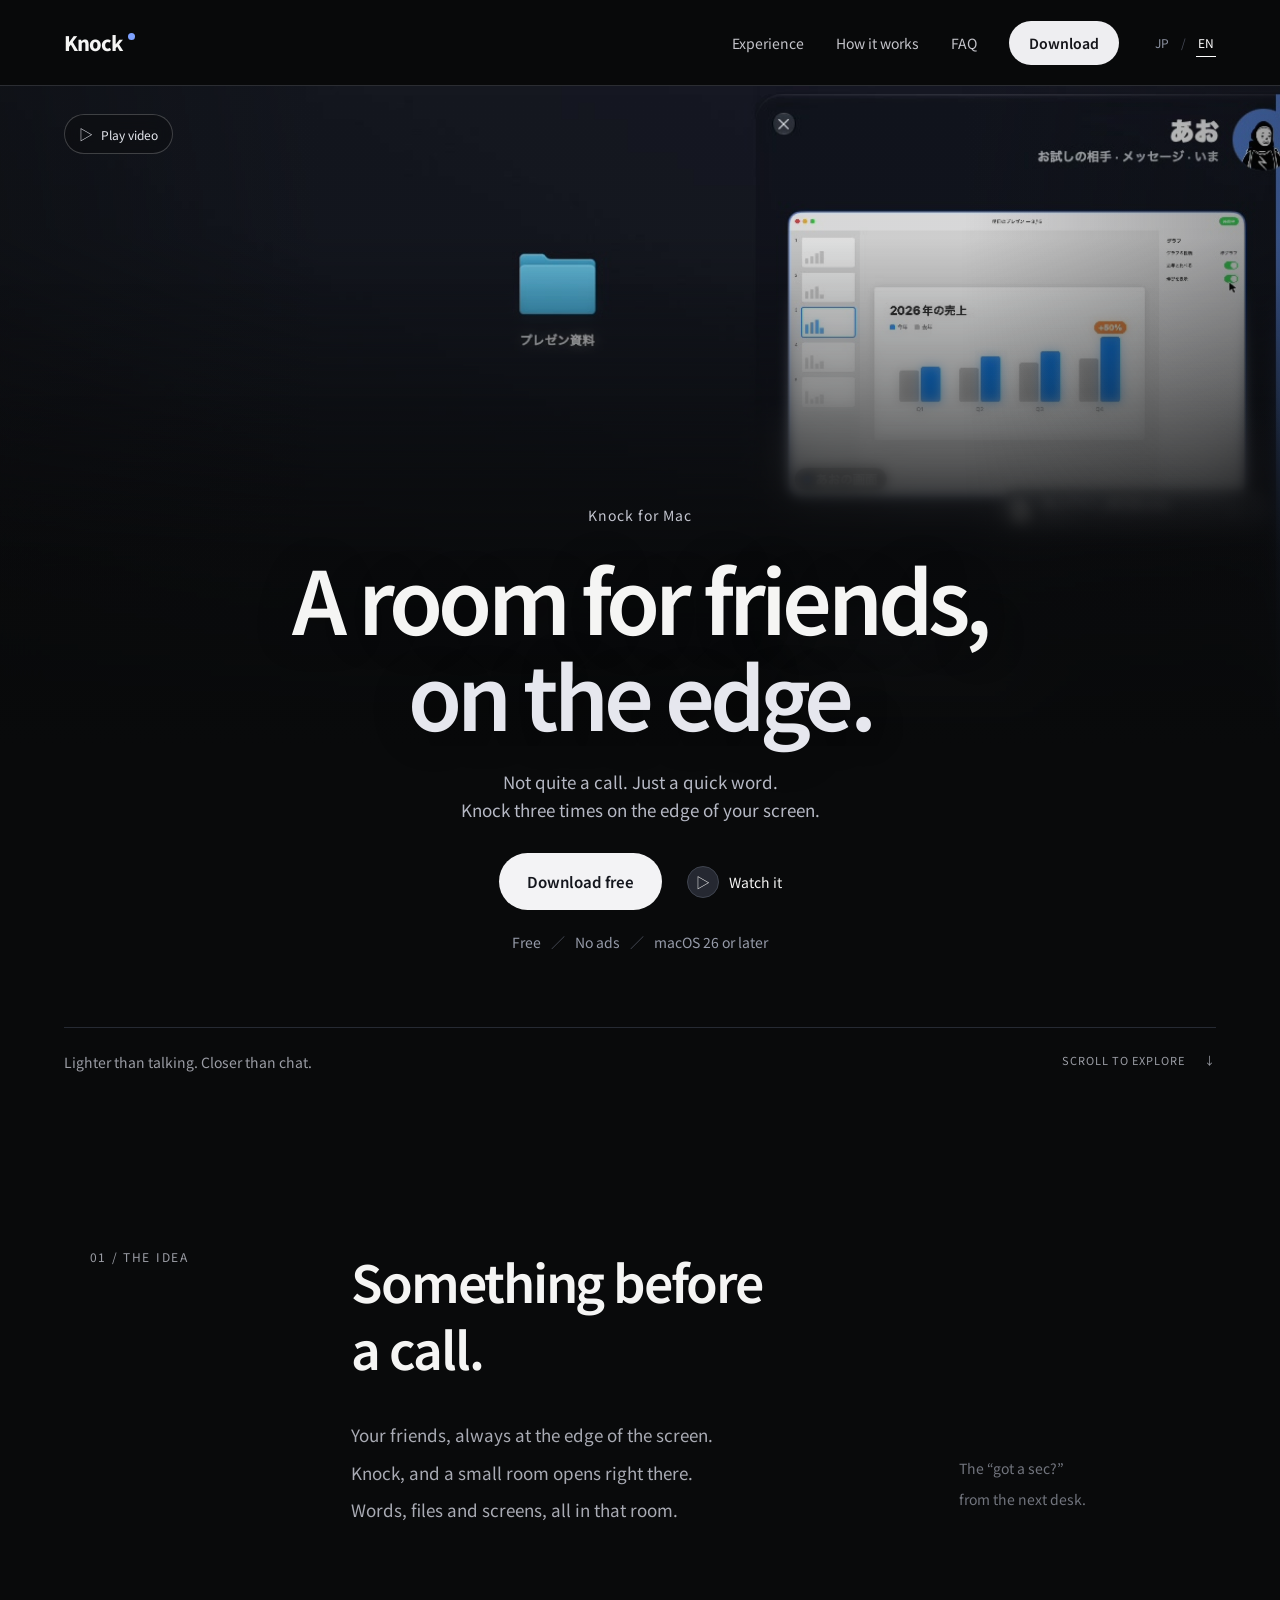
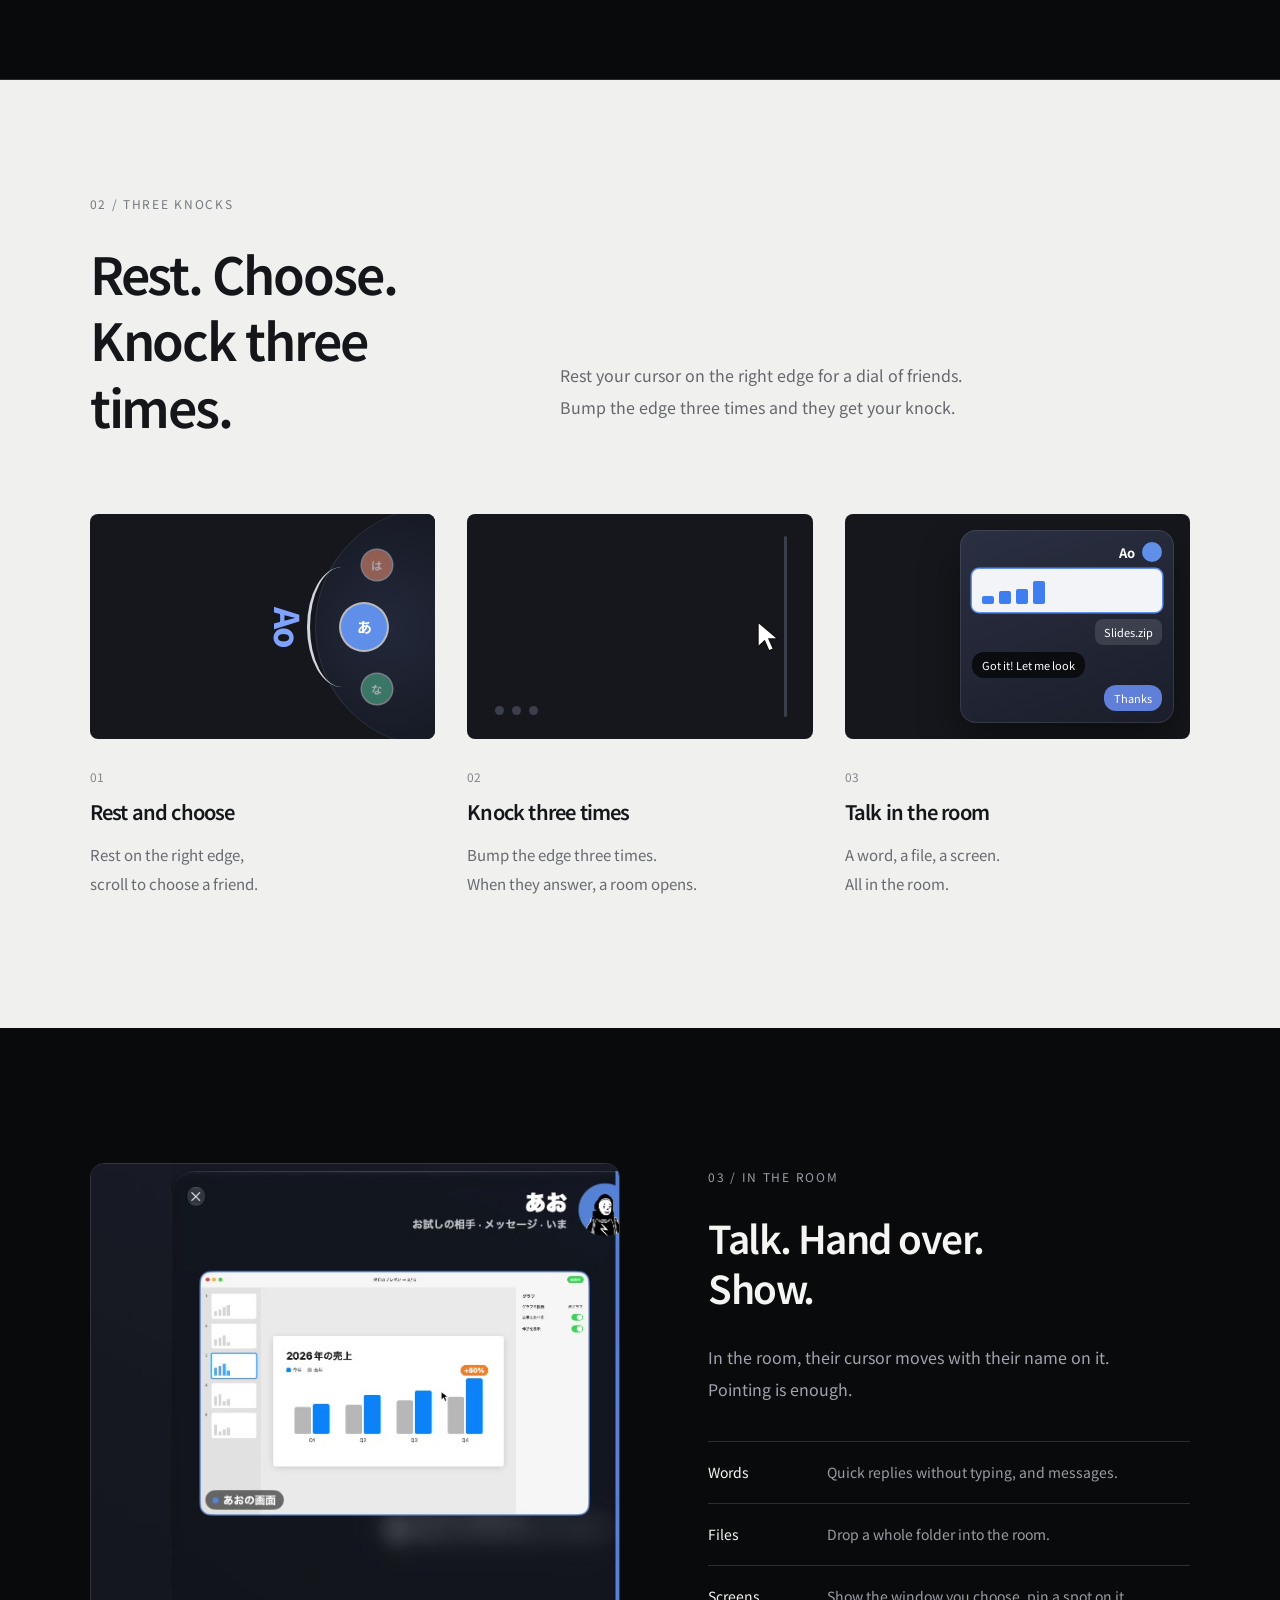
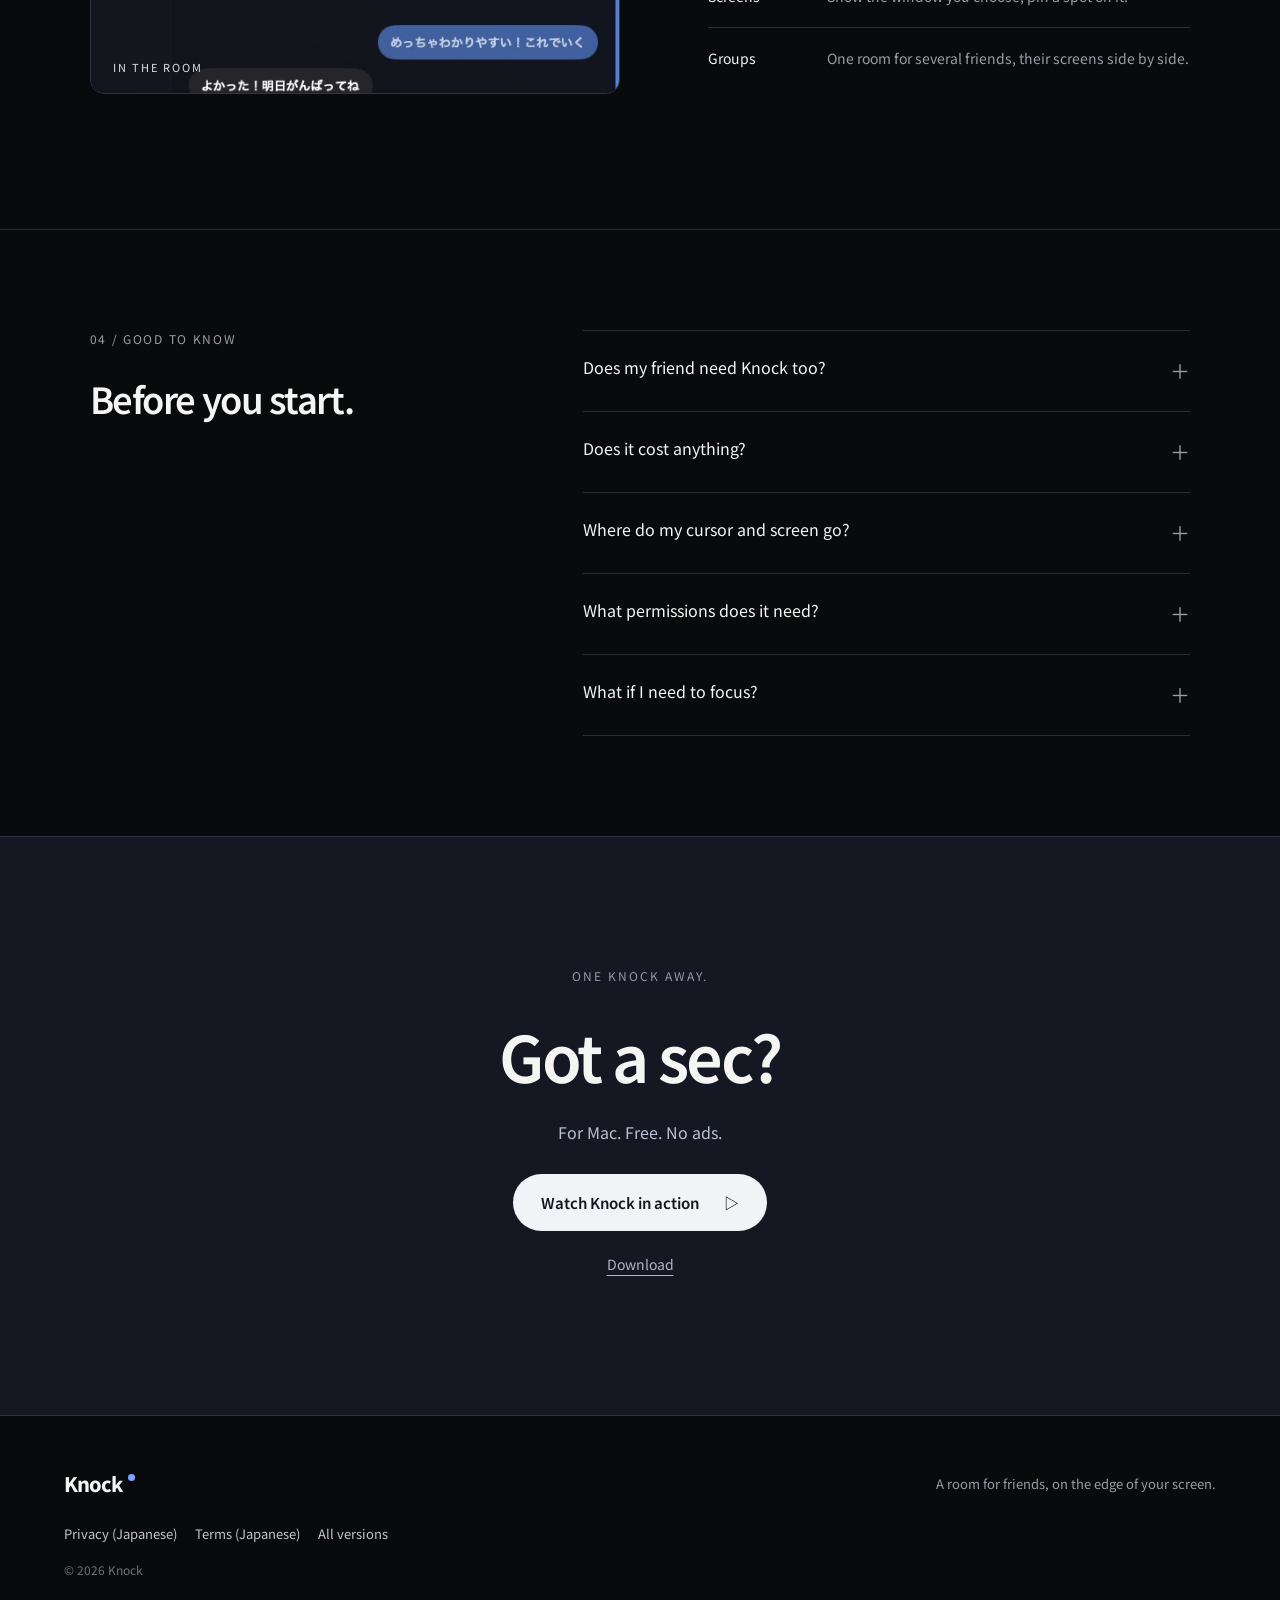
==== commit 568b3481: "Darker, sharper: footage on a dark desktop at its own size, the three steps drawn, text wordmark Co-" ====
--- a/en/index.html
+++ b/en/index.html
@@ -3,20 +3,20 @@
 <meta property="og:title" content="Knock"><meta property="og:image" content="https://hikaru777.github.io/knock-site/assets/poster.jpg">
 <link rel="alternate" hreflang="ja" href="https://hikaru777.github.io/knock-site/"><link rel="alternate" hreflang="en" href="https://hikaru777.github.io/knock-site/en/">
 <title>Knock — A room for friends, on the edge of your screen.</title><link rel="icon" href="../icon.png"><link rel="stylesheet" href="../home.css"></head><body>
-<header><a class="wordmark" href="#top"><img src="../icon.png" alt="">Knock<i></i></a><div class="header-right"><nav aria-label="Main"><a href="#experience">Experience</a><a href="#how">How it works</a><a href="#questions">FAQ</a><button class="nav-cta" data-open="availability">Download</button></nav><div class="language-switch"><a href="../" lang="ja">JP</a><span>/</span><a href="./" lang="en" aria-current="page">EN</a></div></div></header>
+<header><a class="wordmark" href="#top">Knock<i></i></a><div class="header-right"><nav aria-label="Main"><a href="#experience">Experience</a><a href="#how">How it works</a><a href="#questions">FAQ</a><button class="nav-cta" data-open="availability">Download</button></nav><div class="language-switch"><a href="../" lang="ja">JP</a><span>/</span><a href="./" lang="en" aria-current="page">EN</a></div></div></header>
 <main id="top"><section class="hero immersive-hero" id="experience"><div class="hero-motion" aria-hidden="true"><video id="background-demo" autoplay loop muted playsinline preload="auto" poster="../assets/poster.jpg"><source src="../assets/knock-zoom.mp4" type="video/mp4"></video><div class="blur-mid"></div><div class="blur-deep"></div><div class="motion-fade"></div></div><button id="background-toggle" class="motion-toggle" aria-label="Pause background video">Ⅱ <span>Pause video</span></button>
 <div class="immersive-copy"><p class="eyebrow">Knock for Mac</p><h1>A room for friends,<br><em>on the edge.</em></h1><p class="hero-description">Not quite a call. Just a quick word.<br>Knock three times on the edge of your screen.</p><div class="hero-actions"><button class="primary" data-open="availability">Download free</button><button class="film-trigger" data-open="film"><span class="play-mark">▷</span> Watch it</button></div><p class="price-note">Free <span>／</span> No ads <span>／</span> macOS 26 or later</p></div><div class="hero-foot"><span>Lighter than talking. Closer than chat.</span><span>SCROLL TO EXPLORE <i>↓</i></span></div></section>
 <section class="manifesto"><p class="section-label">01 / THE IDEA</p><div><h2>Something before<br>a call.</h2><p>Your friends, always at the edge of the screen.<br>Knock, and a small room opens right there.<br>Words, files and screens, all in that room.</p></div><p class="side-note">The “got a sec?”<br>from the next desk.</p></section>
 <section class="how" id="how"><div class="section-heading"><p class="section-label">02 / THREE KNOCKS</p><h2>Rest. Choose.<br>Knock three times.</h2><p>Rest your cursor on the right edge for a dial of friends.<br>Bump the edge three times and they get your knock.</p></div><div class="steps">
-<article><div class="step-art"><img src="../assets/step-dial.jpg" alt="" loading="lazy"></div><div class="step-copy"><span>01</span><h3>Rest and choose</h3><p>Rest on the right edge,<br>scroll to choose a friend.</p></div></article>
-<article><div class="step-art"><img src="../assets/step-room.jpg" alt="" loading="lazy"></div><div class="step-copy"><span>02</span><h3>Knock three times</h3><p>Bump the edge three times.<br>When they answer, a room opens.</p></div></article>
-<article><div class="step-art"><img src="../assets/step-talk.jpg" alt="" loading="lazy"></div><div class="step-copy"><span>03</span><h3>Talk in the room</h3><p>A word, a file, a screen.<br>All in the room.</p></div></article>
+<article><div class="step-art dial-art" aria-hidden="true"><div class="edge-line"></div><div class="moon"></div><div class="arc"></div><b class="p p1">は</b><b class="p p2">あ</b><b class="p p3">な</b><span class="pick">Ao</span></div><div class="step-copy"><span>01</span><h3>Rest and choose</h3><p>Rest on the right edge,<br>scroll to choose a friend.</p></div></article>
+<article><div class="step-art knock-art" aria-hidden="true"><div class="edge-line"></div><i class="ring r1"></i><i class="ring r2"></i><i class="ring r3"></i><svg class="cursor" viewBox="0 0 22 32"><path d="M1 1v25l6.5-6 4.5 10 4.5-2-4.5-10H21z"/></svg><div class="count"><b></b><b></b><b></b></div></div><div class="step-copy"><span>02</span><h3>Knock three times</h3><p>Bump the edge three times.<br>When they answer, a room opens.</p></div></article>
+<article><div class="step-art room-art" aria-hidden="true"><div class="mini-room"><div class="mr-head"><span>Ao</span><i></i></div><div class="mr-screen"><b></b><b></b><b></b><b></b></div><div class="mr-file">Slides.zip</div><div class="mr-b them">Got it! Let me look</div><div class="mr-b me">Thanks</div></div></div><div class="step-copy"><span>03</span><h3>Talk in the room</h3><p>A word, a file, a screen.<br>All in the room.</p></div></article>
 </div></section>
 <section class="detail-section"><div class="detail-image"><img src="../assets/room.jpg" alt="Ao’s screen in the room" loading="lazy"><span class="image-tag">IN THE ROOM</span></div><div class="detail-copy"><p class="section-label">03 / IN THE ROOM</p><h2>Talk. Hand over.<br>Show.</h2><p>In the room, their cursor moves with their name on it.<br>Pointing is enough.</p>
 <div class="detail-rule"><span>Words</span><p>Quick replies without typing, and messages.</p></div><div class="detail-rule"><span>Files</span><p>Drop a whole folder into the room.</p></div><div class="detail-rule"><span>Screens</span><p>Show the window you choose, pin a spot on it.</p></div><div class="detail-rule"><span>Groups</span><p>One room for several friends, their screens side by side.</p></div></div></section>
 <section class="faq" id="questions"><div><p class="section-label">04 / GOOD TO KNOW</p><h2>Before you start.</h2></div><div class="questions"><details><summary>Does my friend need Knock too?<span>＋</span></summary><p>Yes. You both install Knock, sign in, and connect with an invite code. No friends on Knock yet? Try everything with the demo partners, Ao and Haru.</p></details><details><summary>Does it cost anything?<span>＋</span></summary><p>It’s free, with no ads.</p></details><details><summary>Where do my cursor and screen go?<span>＋</span></summary><p>Straight between the two Macs, encrypted. Only when a direct connection can’t be made does the server relay them, live, without storing them.</p></details><details><summary>What permissions does it need?<span>＋</span></summary><p>Only when you show your screen: macOS Screen Recording. Only the window you choose is shown.</p></details><details><summary>What if I need to focus?<span>＋</span></summary><p>Turn on Focus and knocks wait quietly until you come back to the edge.</p></details></div></section>
 <section class="closing"><p>ONE KNOCK AWAY.</p><h2>Got a sec?</h2><p class="closing-price">For Mac. Free. No ads.</p><button class="primary" data-open="film">Watch Knock in action <span>▷</span></button><button class="text-button" data-open="availability">Download</button></section></main>
-<footer><a class="wordmark" href="#top"><img src="../icon.png" alt="">Knock<i></i></a><p>A room for friends, on the edge of your screen.</p><nav class="footer-links"><a href="../privacy.html">Privacy (Japanese)</a><a href="../terms.html">Terms (Japanese)</a><a href="https://github.com/hikaru777/knock-releases/releases">All versions</a></nav><small>© 2026 Knock</small></footer>
+<footer><a class="wordmark" href="#top">Knock<i></i></a><p>A room for friends, on the edge of your screen.</p><nav class="footer-links"><a href="../privacy.html">Privacy (Japanese)</a><a href="../terms.html">Terms (Japanese)</a><a href="https://github.com/hikaru777/knock-releases/releases">All versions</a></nav><small>© 2026 Knock</small></footer>
 <dialog id="film"><button class="close" aria-label="Close">×</button><video controls playsinline preload="none" poster="../assets/poster.jpg"><source src="../assets/knock-film.mp4" type="video/mp4"></video></dialog>
 <dialog id="availability"><button class="close" aria-label="Close">×</button><p class="section-label">Knock</p><h2>Download and start</h2><p>It’s free. Open Knock.zip and move Knock to your Applications folder.<br>Sign in with the six-digit code sent to your email, and send your invite code to a friend. Updates arrive automatically.</p><div class="download-actions"><a class="primary" href="https://github.com/hikaru777/knock-releases/releases/latest/download/Knock.zip">Download for Mac</a><a class="text-button" href="https://github.com/hikaru777/knock-releases/releases">All versions</a></div><p class="quiet-note">Requires macOS 26 or later · Apple silicon / Intel.</p><button class="primary close-secondary">Back to the page</button></dialog>
 <script src="../home.js"></script></body></html>
--- a/home.css
+++ b/home.css
@@ -42,3 +42,35 @@
 .price-note a{color:#c4c8d6;text-decoration:underline;text-underline-offset:4px}
 /* The room is on the right edge of the picture: the pause button goes to the other side. */
 .motion-toggle{left:5%;right:auto}
+/* Knock's own pictures for the three steps: the edge, its half-moon dial, three knocks, the room. */
+.wordmark{gap:0}
+.dial-art,.knock-art,.room-art{background:#15171c}
+.edge-line{position:absolute;right:26px;top:22px;bottom:22px;width:3px;border-radius:2px;background:#3a3f4b}
+.dial-art .moon{position:absolute;right:-120px;top:50%;width:240px;height:240px;margin-top:-120px;border-radius:50%;background:radial-gradient(circle at 30% 50%,#23283a,#141720 70%);box-shadow:inset 0 0 0 1px #ffffff14}
+.dial-art .arc{position:absolute;right:58px;top:50%;width:70px;height:120px;margin-top:-60px;border-left:3px solid #e9ecf5;border-radius:50%/50%;opacity:.9}
+.dial-art .p{position:absolute;width:40px;height:40px;border-radius:50%;display:grid;place-items:center;color:#fff;font-size:15px;font-weight:700;box-shadow:0 0 0 2px #ffffffb0}
+.dial-art .p1{right:38px;top:calc(50% - 82px);background:#e0896f;transform:scale(.75);opacity:.6}
+.dial-art .p2{right:48px;top:calc(50% - 20px);width:46px;height:46px;margin-top:-3px;background:#5f8fe8;animation:pick 4s ease-in-out infinite}
+.dial-art .p3{right:38px;top:calc(50% + 42px);background:#4fb08c;transform:scale(.75);opacity:.6}
+.dial-art .pick{position:absolute;right:122px;top:50%;transform:translateY(-50%);font-size:34px;font-weight:800;letter-spacing:-.04em;color:#7fa2ff;writing-mode:vertical-rl}
+@keyframes pick{0%,100%{transform:scale(1)}50%{transform:scale(1.08)}}
+.knock-art .ring{position:absolute;right:20px;top:50%;width:16px;height:16px;margin:-8px -8px 0 0;border-radius:50%;border:2px solid #7fa2ff;opacity:0;animation:ring 3s ease-out infinite}
+.knock-art .r2{animation-delay:.35s}.knock-art .r3{animation-delay:.7s}
+@keyframes ring{0%{transform:scale(.4);opacity:0}8%{opacity:1}45%{transform:scale(9);opacity:0}100%{opacity:0}}
+.knock-art .cursor{position:absolute;right:34px;top:calc(50% - 6px);width:22px;height:32px;fill:#fff;stroke:#111;stroke-width:1.4;animation:bump 3s ease-in-out infinite}
+@keyframes bump{0%,100%{transform:translateX(-40px)}6%,18%,30%{transform:translateX(0)}12%,24%{transform:translateX(-22px)}40%,90%{transform:translateX(-40px)}}
+.knock-art .count{position:absolute;left:28px;bottom:24px;display:flex;gap:8px}
+.knock-art .count b{width:9px;height:9px;border-radius:50%;background:#3a3f4b;animation:lit 3s steps(1) infinite}
+.knock-art .count b:nth-child(1){animation-delay:.18s}.knock-art .count b:nth-child(2){animation-delay:.54s}.knock-art .count b:nth-child(3){animation-delay:.9s}
+@keyframes lit{0%{background:#7fa2ff}40%,100%{background:#3a3f4b}}
+.room-art{align-items:stretch;justify-content:flex-end}
+.mini-room{position:relative;width:62%;margin:16px 16px 16px 0;border-radius:16px;background:linear-gradient(160deg,#2a2f42,#1b1e2a);box-shadow:inset 0 0 0 1px #ffffff1a,0 20px 40px #0006;padding:12px;display:flex;flex-direction:column;gap:7px;color:#fff;font-size:11px;overflow:hidden}
+.mr-head{display:flex;justify-content:flex-end;align-items:center;gap:7px;font-weight:700;font-size:13px}
+.mr-head i{width:20px;height:20px;border-radius:50%;background:#5f8fe8}
+.mr-screen{height:52px;border-radius:7px;background:#f3f4f7;display:flex;align-items:flex-end;gap:5px;padding:8px 10px;box-shadow:0 0 0 1.5px #5f8fe8}
+.mr-screen b{width:12px;background:#3f7ef0;border-radius:2px}
+.mr-screen b:nth-child(1){height:30%}.mr-screen b:nth-child(2){height:48%}.mr-screen b:nth-child(3){height:58%}.mr-screen b:nth-child(4){height:85%}
+.mr-file{align-self:flex-end;background:#ffffff1f;border-radius:8px;padding:5px 9px}
+.mr-b{padding:5px 10px;border-radius:12px;max-width:85%}
+.mr-b.them{align-self:flex-start;background:#0b0c10}
+.mr-b.me{align-self:flex-end;background:#5f7fd8}
